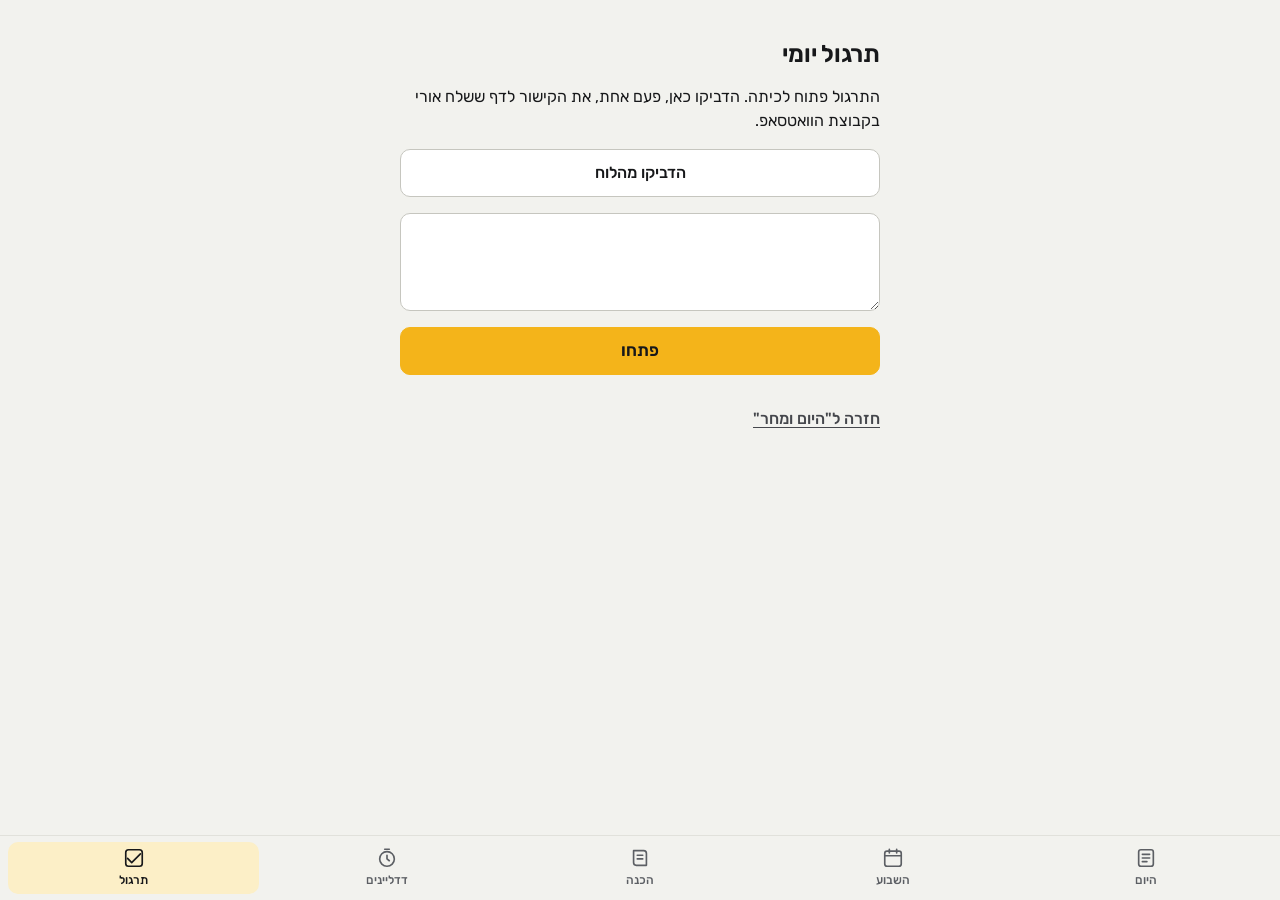
==== practice.html @ a8758845 "auto: schedule/deadlines" ====
<!doctype html>
<html lang="he" dir="rtl">
<head>
<meta charset="utf-8">
<meta name="viewport" content="width=device-width, initial-scale=1, viewport-fit=cover">
<title>תרגול יומי - צופן</title>
<link rel="manifest" href="manifest.webmanifest">
<link rel="apple-touch-icon" href="icon4-180.png">
<meta name="theme-color" content="#101113">
<meta name="apple-mobile-web-app-capable" content="yes">
<meta name="mobile-web-app-capable" content="yes">
<meta name="apple-mobile-web-app-title" content="היום ומחר">
<meta name="robots" content="noindex">
<script>if (/[?&]embed=1/.test(location.search)) document.documentElement.classList.add("embed");</script>
<style>@font-face{font-family:"Rubik";font-style:normal;font-weight:400 700;font-display:swap;src:url([data-uri]) format("woff2")}</style>
<style>
/* Daily 5 practice page. Concept: a marked-up answer sheet. Ink on paper, hairlines, one saffron mark for
   "your next step". Tokens are the Tzofen system in DESIGN.md. Sage = right, vermilion-soft = missed. */
:root{
  --paper:#f2f2ee; --surface:#fff; --surface2:#f7f7f4; --line:#e1e1db; --line2:#c6c6bf;
  --ink:#17181a; --ink2:#45474c; --ink3:#5c5f64;
  --mark:#f4b41a; --mark-hover:#e6a710; --on-mark:#17181a; --mark-soft:#fcefc7; --mark-ink:#7a4d00;
  --hot:#b8261a; --hot-soft:#fdecea; --free:#3c6635; --free-soft:#e8f0e4;
  --bar:#5c5f64; --bar-dim:#e4e4de; --scrim:rgba(23,22,18,.28);
  --font:"Rubik",system-ui,-apple-system,"Segoe UI",Arial,sans-serif;
  --ease:cubic-bezier(.16,1,.3,1);
}
@media (prefers-color-scheme:dark){:root:not([data-theme="light"]){
  --paper:#101113; --surface:#1b1c1f; --surface2:#232428; --line:#2e3034; --line2:#46484d;
  --ink:#f0f0ec; --ink2:#c2c3be; --ink3:#a2a49f; --mark-hover:#ffc433; --mark-soft:#3a2e10; --mark-ink:#f6c64e;
  --hot:#ff8a7e; --hot-soft:#3a1a17; --free:#9cc791; --free-soft:#1d2a1b; --bar:#a2a49f; --bar-dim:#36383d; --scrim:rgba(0,0,0,.45);
  color-scheme:dark}}
:root[data-theme="dark"]{
  --paper:#101113; --surface:#1b1c1f; --surface2:#232428; --line:#2e3034; --line2:#46484d;
  --ink:#f0f0ec; --ink2:#c2c3be; --ink3:#a2a49f; --mark-hover:#ffc433; --mark-soft:#3a2e10; --mark-ink:#f6c64e;
  --hot:#ff8a7e; --hot-soft:#3a1a17; --free:#9cc791; --free-soft:#1d2a1b; --bar:#a2a49f; --bar-dim:#36383d; --scrim:rgba(0,0,0,.45);
  color-scheme:dark}
*{box-sizing:border-box}
html,body{min-height:100%}
body{background:var(--paper);color:var(--ink);font:400 16px/1.5 var(--font);margin:0;
  padding-block:8px 24px;padding-left:max(16px,env(safe-area-inset-left,0px));padding-right:max(16px,env(safe-area-inset-right,0px));
  -webkit-text-size-adjust:100%}
.app{max-width:480px;margin:0 auto;display:flex;flex-direction:column;gap:24px;min-width:0}
[hidden]{display:none!important}
::selection{background:var(--mark-soft);color:var(--ink)}
:focus-visible{outline:2px solid var(--ink);outline-offset:2px}
button{font:inherit;color:inherit;cursor:pointer}
.num{font-variant-numeric:tabular-nums}
h1,h2,h3,p{margin:0}
h1{font-size:1.5rem;font-weight:600;line-height:1.2;letter-spacing:-.01em}
h2{font-size:1.25rem;font-weight:600;line-height:1.25;text-wrap:balance}
.meta{font-size:.875rem;color:var(--ink3);line-height:1.35}
.label{font-size:.8125rem;font-weight:500;color:var(--ink3)}
.proto{display:inline-block;font-size:.75rem;font-weight:600;color:var(--mark-ink);background:var(--mark-soft);border-radius:6px;padding:2px 8px}

/* buttons: 44px+, 10px radius, saffron only for the one next step */
.btn{min-height:48px;border-radius:10px;border:1px solid var(--line2);background:var(--surface);font-weight:500;padding:0 18px;
  transition:transform .12s var(--ease),background-color .12s}
.btn:active{transform:scale(.98)}
.btn:hover{background:var(--surface2)}
.btn.primary{background:var(--mark);border-color:var(--mark);color:var(--on-mark);font-weight:600;font-size:1.0625rem}
.btn.primary:hover{background:var(--mark-hover)}
.btn[disabled]{opacity:.55;cursor:default}
.btn.wide{width:100%}
.link{background:none;border:0;padding:6px 2px;min-height:44px;color:var(--ink2);text-decoration:underline;text-underline-offset:3px;font-size:.875rem}

/* home */
.top{display:flex;align-items:baseline;justify-content:space-between;gap:12px;padding-top:12px}
.week{background:var(--surface);border:1px solid var(--line);border-radius:14px;padding:16px;display:flex;flex-direction:column;gap:14px;
  box-shadow:0 1px 2px rgba(23,22,18,.05),0 8px 22px -16px rgba(23,22,18,.25)}
.streak{display:flex;align-items:baseline;gap:8px}
.streak b{font-size:2rem;font-weight:600;line-height:1;font-variant-numeric:tabular-nums}
.days{display:grid;grid-template-columns:repeat(7,1fr);gap:6px}
.day{display:flex;flex-direction:column;align-items:center;gap:4px;padding:8px 0;border-radius:10px;border:1px solid var(--line);
  font-size:.75rem;font-weight:600;color:var(--ink3);min-width:0}
.day span.d{font-size:1rem;color:var(--ink);font-variant-numeric:tabular-nums}
.day svg{width:14px;height:14px;display:block}
.day.done{background:var(--mark);border-color:var(--mark);color:var(--on-mark)}
.day.done span.d{color:var(--on-mark)}
.day.today{border:2px solid var(--ink)}
.day.rest{background:repeating-linear-gradient(135deg,transparent 0 4px,var(--line) 4px 6px)}
.day .ph{width:14px;height:14px}
.pulse{display:flex;align-items:center;gap:8px;flex-wrap:wrap}
section.block{display:flex;flex-direction:column;gap:12px}
.cipher{display:flex;flex-wrap:wrap;gap:6px 8px;background:var(--surface);border:1px solid var(--line);border-radius:14px;padding:14px 16px;font-size:1.0625rem;font-weight:500;line-height:1.7}
.cipher .w.hid{display:inline-block;height:.8em;border-radius:3px;background:var(--bar-dim);vertical-align:middle;transition:background-color .3s}
.cipher .w.new{background:var(--mark-soft);border-radius:4px;padding:0 4px;color:var(--ink)}
.ready{display:flex;flex-direction:column;background:var(--surface);border:1px solid var(--line);border-radius:14px}
.ready .row{padding:12px 16px;display:grid;grid-template-columns:1fr auto;gap:4px 12px;align-items:center}
.ready .row+.row{border-top:1px solid var(--line)}
.ready .nm{font-weight:500}
.track{grid-column:1/-1;height:6px;border-radius:3px;background:var(--bar-dim);overflow:hidden}
.track i{display:block;height:100%;background:var(--bar);border-radius:3px;transition:width .5s var(--ease)}
.foot{border-top:1px solid var(--line);padding-top:16px;display:flex;flex-direction:column;gap:6px}
.foot .ctl{display:flex;flex-wrap:wrap;gap:4px 16px}

/* session */
.sess{display:flex;flex-direction:column;gap:20px;min-height:calc(100vh - 48px)}
.bar{display:flex;align-items:center;gap:12px;padding-top:8px}
.x{width:44px;height:44px;border-radius:10px;border:0;background:none;display:grid;place-items:center;color:var(--ink2)}
.segs{flex:1;display:grid;grid-template-columns:repeat(5,1fr);gap:4px;position:relative}
.segs i{height:6px;border-radius:3px;background:var(--bar-dim);transition:background-color .25s .2s}
.segs i.on{background:var(--mark)}
.segs b{position:absolute;top:0;height:6px;border-radius:3px;background:var(--ink3);
  transition:left .36s cubic-bezier(.215,.61,.355,1),right .55s cubic-bezier(.645,.045,.355,1)}
.enter{animation:rise .3s var(--ease)}
.combo{display:flex;gap:3px;align-items:center;width:64px;white-space:nowrap;justify-content:flex-end;font-size:.8125rem;font-weight:600;color:var(--ink3)}
.combo.hot{color:var(--mark-ink)}
.card{display:flex;flex-direction:column;gap:20px;animation:rise .28s var(--ease)}
@keyframes rise{from{opacity:0;transform:translateY(10px)}to{opacity:1;transform:none}}
.q{font-size:1.375rem;font-weight:600;line-height:1.35;text-wrap:balance}
.claim{font-size:1.0625rem;line-height:1.55;background:var(--surface);border:1px solid var(--line);border-radius:14px;padding:14px 16px}
.src{font-size:.8125rem;color:var(--ink3)}
.opts{display:flex;flex-direction:column;gap:10px}
.opt{text-align:start;min-height:52px;padding:12px 14px;border-radius:10px;border:1px solid var(--line2);background:var(--surface);
  font-size:1rem;line-height:1.45;display:flex;gap:10px;align-items:flex-start;justify-content:space-between;
  transition:background-color .15s,border-color .15s,transform .12s var(--ease)}
.opt:active{transform:scale(.99)}
.opt .t{flex:1;min-width:0}
.opt svg{width:20px;height:20px;flex:none;margin-top:2px;opacity:0}
.opt.ok{background:var(--free-soft);border-color:var(--free)}
.opt.ok svg{opacity:1;color:var(--free)}
.opt.bad{background:var(--hot-soft);border-color:var(--hot)}
.opt.bad svg{opacity:1;color:var(--hot)}
.opt.dim{opacity:.55}
.tag{align-self:flex-start;font-size:.75rem;font-weight:500;color:var(--ink3);border:1px solid var(--line2);border-radius:6px;padding:1px 8px;line-height:1.5}
.tbl{margin:0;padding:12px;background:var(--surface);border:1px solid var(--line);border-radius:14px;font:400 .75rem/1.5 ui-monospace,Menlo,Consolas,monospace;color:var(--ink);overflow-x:auto;white-space:pre;text-align:left;-webkit-overflow-scrolling:touch}
.opts.tf{flex-direction:row}
.opts.tf .opt{flex:1;justify-content:center;font-weight:600;font-size:1.0625rem}
.reveal{background:var(--surface);border:1px solid var(--line);border-radius:14px;padding:14px 16px;font-size:1.0625rem;line-height:1.55;animation:rise .25s var(--ease)}
.why{background:var(--surface);border:1px solid var(--line);border-radius:14px;padding:16px;display:flex;flex-direction:column;gap:12px;animation:rise .28s var(--ease)}
.why .hd{display:flex;align-items:center;gap:8px;font-weight:600}
.why .hd.ok{color:var(--free)} .why .hd.bad{color:var(--hot)}
.why dt{font-size:.8125rem;font-weight:500;color:var(--ink3)}
.why dd{margin:2px 0 0;line-height:1.5}
.why dl{margin:0;display:flex;flex-direction:column;gap:10px}
.rate{display:grid;grid-template-columns:repeat(3,1fr);gap:8px}
.dock{position:sticky;bottom:0;margin-top:auto;padding:12px 0 max(12px,env(safe-area-inset-bottom,0px));background:var(--paper);display:flex;flex-direction:column;gap:8px}
.endn{display:flex;flex-direction:column;gap:20px;animation:rise .35s var(--ease);padding-top:24px}
.endn .big{font-size:2rem;font-weight:600;line-height:1.2}
.weak{background:var(--surface);border:1px solid var(--line);border-radius:14px;padding:14px 16px}
.weak li{margin:4px 0}
.weak ul{margin:6px 0 0;padding-inline-start:20px}
.ready button.row{width:100%;text-align:start;background:none;border:0;color:inherit;font:inherit;cursor:pointer;border-radius:0}
.ready button.row:hover{background:var(--surface2)}
.ready button.row:first-child{border-radius:14px 14px 0 0}
.ready button.row:last-child{border-radius:0 0 14px 14px}
.ready .chv{justify-self:end;display:flex}
.ready .chev{width:18px;height:18px;color:var(--ink3)}
.hintbox{background:var(--mark-soft);color:var(--ink);border-radius:10px;padding:10px 14px;font-size:1rem;animation:rise .25s var(--ease)}
.act{display:grid;grid-template-columns:1fr 2fr;gap:8px}
.more{display:flex;flex-direction:column;gap:10px}
.srcrow{display:flex;flex-direction:column;gap:6px;border-top:1px solid var(--line);padding-top:12px}
.srcrow dt{font-size:.8125rem;font-weight:500;color:var(--ink3)}
.srcrow dd{margin:0;line-height:1.45;font-size:.9375rem}
.srcbtn{align-self:flex-start;display:inline-flex;align-items:center;min-height:44px;padding:0 16px;border:1px solid var(--line2);border-radius:10px;background:var(--surface);color:var(--ink);font-weight:500;text-decoration:none}
.srcbtn:hover{background:var(--surface2)}
.say{display:flex;align-items:flex-end;gap:12px}
.say .key{flex:none;display:block;line-height:0}
.say .key svg{display:block}
.hop{animation:hop .4s var(--ease)}
@keyframes hop{0%{transform:translateY(0)}35%{transform:translateY(-9px)}100%{transform:none}}
.bubble{position:relative;background:var(--surface);border:1px solid var(--line2);border-radius:12px;padding:10px 14px;font-weight:500;line-height:1.4;min-width:0}
.bubble::after{content:"";position:absolute;inset-inline-start:-6px;bottom:14px;width:10px;height:10px;background:var(--surface);
  border:solid var(--line2);border-width:1px 1px 0 0;transform:rotate(45deg)}
.why .say{padding-bottom:4px}
.slots{display:flex;flex-direction:column;gap:10px}
.slot{display:flex;flex-direction:column;gap:8px;border:1px solid var(--line2);border-radius:10px;padding:10px 12px;background:var(--surface);transition:border-color .15s,background-color .15s}
.slot .def{min-width:0;font-size:.9375rem;line-height:1.4}
.slot .drop{min-height:48px;border-radius:8px;border:1px dashed var(--line2);background:var(--surface2);display:flex;align-items:center;justify-content:center}
.slot .drop .chip{width:100%}
.slot.over{border-color:var(--mark);background:var(--mark-soft)}
.slot.ok{border:1px solid var(--free);background:var(--free-soft)}
.slot.bad{border-color:var(--hot);background:var(--hot-soft)}
.chips{display:flex;flex-wrap:wrap;gap:10px}
.chip{touch-action:none;user-select:none;-webkit-user-select:none;min-height:48px;padding:0 16px;border-radius:10px;border:1px solid var(--line2);background:var(--surface);font-weight:600;font-size:1rem;cursor:grab;position:relative}
.chip:not(.drag){transition:transform .22s var(--ease),background-color .15s}
.chip.drag{z-index:6;cursor:grabbing;box-shadow:0 10px 24px -8px rgba(0,0,0,.45);background:var(--surface2)}
.chip.sel{outline:2px solid var(--ink);outline-offset:2px}
.chip.ok{background:var(--free-soft);border-color:var(--free);cursor:default;min-height:40px}
.chip.bad{animation:shake .38s}
@keyframes shake{0%,100%{transform:none}25%{transform:translateX(-6px)}75%{transform:translateX(6px)}}
@media (prefers-reduced-motion:reduce){*{animation:none!important;transition:none!important}}
.gate{display:flex;flex-direction:column;gap:16px;padding:32px 0}
.gate textarea,.gate input{font:inherit;color:var(--ink);background:var(--surface);border:1px solid var(--line2);border-radius:10px;padding:12px;min-height:48px;width:100%;direction:ltr;text-align:left}
.gate .err{color:var(--hot)}
.cel{display:flex;flex-direction:column;align-items:center;gap:12px;padding:8px 0}
.cel-stage{position:relative;display:flex;align-items:flex-end;justify-content:center;gap:14px;min-height:130px;width:100%}
.cel-key svg,.cel-thumb svg{display:block}
.cel-key{animation:hop .5s var(--ease) 3}
.cel-thumb{transform-origin:50% 100%;animation:thumb .7s cubic-bezier(.2,1.4,.4,1) .3s both}
@keyframes thumb{from{transform:scale(0) rotate(-25deg);opacity:0}to{transform:none;opacity:1}}
.conf{position:absolute;left:50%;top:45%;width:7px;height:7px;background:var(--c);animation:burst 1.15s cubic-bezier(.15,.7,.3,1) var(--d) both;pointer-events:none}
@keyframes burst{from{transform:translate(0,0) rotate(0);opacity:1}75%{opacity:1}to{transform:translate(var(--x),var(--y)) rotate(var(--r));opacity:0}}
.cel-text{font-weight:600;margin:0;text-align:center}
@media (prefers-reduced-motion:reduce){.conf{display:none}}
body{padding-bottom:calc(env(safe-area-inset-bottom) + 84px)}
.d5nav{position:fixed;left:0;right:0;inset-inline:0;bottom:0;z-index:30;display:grid;grid-template-columns:repeat(5,1fr);gap:2px;padding:6px 8px calc(env(safe-area-inset-bottom) + 6px);background:var(--paper);border-top:1px solid var(--line)}
.d5nav[hidden]{display:none}
.d5nav a{display:flex;flex-direction:column;align-items:center;justify-content:center;gap:2px;min-height:52px;color:var(--ink3);text-decoration:none;font-size:.75rem;font-weight:500;border-radius:10px}
.d5nav a[aria-current=page]{color:var(--ink);background:var(--mark-soft)}
.d5nav a:focus-visible{outline:3px solid var(--ink);outline-offset:-3px}
.d5nav svg{width:22px;height:22px;fill:none;stroke:currentColor;stroke-width:1.8;stroke-linecap:round;stroke-linejoin:round}
.embed .d5nav,.embed .backlink{display:none!important}
.embed body{padding-bottom:20px}
.seg{display:flex;gap:6px;flex-wrap:wrap}
.seg button{font:inherit;min-height:44px;padding:0 14px;border:1px solid var(--line2);border-radius:999px;background:var(--surface);color:var(--ink2);cursor:pointer}
.seg button[aria-pressed=true]{background:var(--ink);color:var(--paper);border-color:var(--ink)}
.seg button:focus-visible{outline:3px solid var(--ink);outline-offset:2px}
.backlink{font-weight:500;color:var(--ink2);text-decoration:underline;text-underline-offset:3px}
</style>
</head>
<body>
<div class="app" dir="rtl" lang="he">

<main id="gate" class="gate" hidden>
  <h1>תרגול יומי</h1>
  <p id="gate-msg">התרגול פתוח לכיתה. הדביקו כאן, פעם אחת, את הקישור לדף ששלח אורי בקבוצת הוואטסאפ.</p>
  <button class="btn wide" id="gate-paste" type="button">הדביקו מהלוח</button>
  <textarea id="gate-in" rows="3" aria-label="קישור או קוד אישי" spellcheck="false" autocapitalize="off" autocomplete="off"></textarea>
  <button class="btn primary wide" id="gate-go" type="button">פתחו</button>
  <p class="err" id="gate-err" role="status"></p>
  <a class="backlink" href="./">חזרה ל"היום ומחר"</a>
</main>

<main id="home" class="app" style="gap:24px" hidden>
  <header class="top">
    <div style="display:flex;flex-direction:column;gap:4px">
      <h1>Daily 5</h1>
      <p class="meta" id="date"></p>
    </div>
    <a class="backlink" href="./">היום ומחר</a>
  </header>

  <div id="say-home"></div>

  <section class="week" aria-label="השבוע שלכם">
    <div class="streak"><b id="streak" class="num">0</b><span id="streak-label">ימים ברצף</span></div>
    <div class="days" id="days" role="list"></div>
    <p class="meta">יום מנוחה אחד בשבוע לא שובר את הרצף.</p>
  </section>

  <div style="display:flex;flex-direction:column;gap:8px">
    <button class="btn primary wide" id="start">תתחילו</button>
    <p class="meta" id="startnote">5 כרטיסים, בערך 3 דקות.</p>
  </div>

  <section class="block">
    <h2>השורה הסודית של השבוע</h2>
    <div class="cipher" id="cipher" aria-live="polite"></div>
    <p class="meta" id="ciphernote"></p>
  </section>

  <section class="block" id="more">
    <h2>ללמוד עוד</h2>
    <div class="seg" role="group" aria-label="סוג השאלות">
      <button type="button" data-mode="all" aria-pressed="true">הכל</button>
      <button type="button" data-mode="exam" aria-pressed="false">שאלות בחינה</button>
      <button type="button" data-mode="concepts" aria-pressed="false">מושגים</button>
    </div>
    <button class="btn wide" id="more-go" type="button">עוד חמש שאלות</button>
    <p class="meta" id="morenote"></p>
  </section>

  <section class="block">
    <h2>מוכנות לפי התרגול</h2>
    <div class="ready" id="ready"></div>
    <p class="meta">אפשר ללחוץ על קורס כדי לתרגל רק אותו, לפי הסוג שבחרתם למעלה. זה לא משפיע על הרצף. ההתקדמות היא בתרגול ולא הערכה של הציון.</p>
  </section>

  <section class="block" id="remind" data-d5n="section" hidden></section>

  <footer class="foot">
    <p class="meta">הרצף והכרטיסים נשמרים רק במכשיר הזה.</p>
    <div class="ctl">
      <button class="link" id="hints">רמזים: פועלים</button>
      <button class="link" id="snd">צליל: כבוי</button>
      <button class="link" id="reset">איפוס</button>
    </div>
  </footer>
</main>

<main id="session" class="sess" hidden>
  <div class="bar">
    <button class="x" id="quit" aria-label="יציאה מהסבב">
      <svg width="22" height="22" viewBox="0 0 24 24" fill="none" stroke="currentColor" stroke-width="2" stroke-linecap="round" aria-hidden="true"><path d="M6 6l12 12M18 6L6 18"/></svg>
    </button>
    <div class="segs" id="segs" role="progressbar" aria-label="התקדמות" aria-valuemin="0" aria-valuemax="5"></div>
    <div class="combo" id="combo" aria-live="polite"></div>
  </div>
  <div id="stage" aria-live="polite"></div>
  <div class="dock" id="dock"></div>
</main>

<main id="done" class="endn" hidden>
  <div>
    <p class="meta" id="e-sub">סיימתם להיום</p>
    <p class="big" id="e-big"></p>
  </div>
  <div id="e-say"></div>
  <p class="num" id="e-line"></p>
  <div class="weak" id="e-weak" hidden></div>
  <div id="e-cipherwrap">
    <p class="label">השורה הסודית</p>
    <div class="cipher" id="e-cipher" style="margin-top:6px"></div>
  </div>
  <button class="btn primary wide" id="e-more" type="button">עוד חמש שאלות</button>
  <button class="btn wide" id="e-close">חזרה למסך הראשי</button>
</main>

</div>

<nav class="d5nav" id="d5nav" aria-label="תפריט ראשי">
  <a href="./?t=today"><svg viewBox="0 0 24 24" aria-hidden="true"><rect x="4" y="3" width="16" height="18" rx="2.5"/><path d="M8 8h8M8 12h8M8 16h5"/></svg>היום</a>
  <a href="./?t=week"><svg viewBox="0 0 24 24" aria-hidden="true"><rect x="3" y="4.5" width="18" height="16.5" rx="2.5"/><path d="M3 9.5h18M8 2.5v4M16 2.5v4"/></svg>השבוע</a>
  <a href="./?t=prep"><svg viewBox="0 0 24 24" aria-hidden="true"><path d="M5 4h11a3 3 0 0 1 3 3v13H8a3 3 0 0 1-3-3z"/><path d="M9 9h6M9 13h6"/></svg>הכנה</a>
  <a href="./?t=dl"><svg viewBox="0 0 24 24" aria-hidden="true"><circle cx="12" cy="13" r="8"/><path d="M12 9v4l2.5 2M9.5 2.5h5"/></svg>דדליינים</a>
  <a href="practice.html" aria-current="page"><svg viewBox="0 0 24 24" aria-hidden="true"><path d="M5 12.5l4.5 4.5L19 7.5"/><rect x="3" y="3" width="18" height="18" rx="3"/></svg>תרגול</a>
</nav>

<script>
/* Daily 5 notify: reminders card, settings panel, calendar buttons and the "done today" ping.
   Used by the home page (kit/template.html) and the practice page. Vanilla JS, no libraries.
   The three placeholders below (form address, form field ids, VAPID public key) are public values filled in by
   kit/daily5/notify_js.py.
   Elements: any [data-d5n="card"|"section"] element is mounted on load. "card" is the dismissible question on the
   home page (it also adds a footer button that opens the same panel as a dialog). "section" is the always-visible
   settings block on the practice page.
   Row id sent to the Form: <slot>.<device> for people who unlocked practice, g.<device> for everyone else.
   Subscription row: id, sub = PushSubscription JSON + prefs {"t":[types],"h":hour}, hour. An empty "t" means off.
   Done row: id, sub "" and hour "done:YYYY-MM-DD" (local date). */
(function () {
  "use strict";
  var G = typeof window !== "undefined" ? window : {};
  if (G.D5Notify) return;

  var FORM_URL = "https://docs.google.com/forms/d/e/1FAIpQLSdx6YR36K56lZRU0dQ-28bUFb7XwZ_qok4PD-xdkXvPrfnY_A/formResponse";
  var FORM_FIELDS = {"id": "entry.1596408415", "sub": "entry.691292505", "hour": "entry.1565611198"};
  var VAPID_PUBLIC = "BJYIG31aSFaCLjsKoyf--dY0Ge0OQTeRcqwmn7S6y4Khx8ubKuNDjyKuid3OCKSrhyv7LpS3sUIESQhkZMY0hYw";
  var K = { key: "daily5-k", dev: "daily5-dev", hour: "daily5-hour", snooze: "d5n-snooze", prefs: "d5n-prefs", done: "d5n-done" };
  var SNOOZE_MS = 7 * 864e5;
  var TYPES = [["practice", "תרגול יומי (אם עוד לא סיימתם)"], ["deadline", "מטלות ומועדי הגשה"], ["class", "שיעורים למחרת"]];
  var TZ = "Asia/Jerusalem";
  var TITLE = "תרגול יומי - 5 דקות";

  /* ---------- small helpers ---------- */
  function store(k, v) { try { if (v === undefined) return localStorage.getItem(k); localStorage.setItem(k, v); } catch (e) { return null; } }
  function pad(n) { return (n < 10 ? "0" : "") + n; }
  function ymd(d) { return d.getFullYear() + "-" + pad(d.getMonth() + 1) + "-" + pad(d.getDate()); }
  function hh(h) { return pad(h) + ":00"; }
  function hex(buf) { return Array.prototype.map.call(new Uint8Array(buf), function (b) { return pad2(b); }).join(""); }
  function pad2(b) { return (b < 16 ? "0" : "") + b.toString(16); }
  function ub64(s) {
    s = s.replace(/-/g, "+").replace(/_/g, "/"); while (s.length % 4) s += "=";
    var r = atob(s), o = new Uint8Array(r.length); for (var i = 0; i < r.length; i++) o[i] = r.charCodeAt(i); return o;
  }
  /* Reminders are off for everyone until a banner has landed from the live app and the sender runs by itself.
     Ori switches them on for his own device by opening practice with his personal link (daily5-rem = 1);
     flip REM_PUBLIC to true to switch them on for the whole class. */
  var REM_PUBLIC = false;
  function enabled() { return REM_PUBLIC || store("daily5-rem") === "1"; }
  function formReady() { return FORM_URL.indexOf("https://") === 0 && FORM_FIELDS && FORM_FIELDS.id; }
  function unlocked() { return /^[A-Za-z0-9_-]{43}$/.test(store(K.key) || ""); }
  function deviceId() {
    var d = store(K.dev);
    if (!d) { d = hex(crypto.getRandomValues(new Uint8Array(4))); store(K.dev, d); }
    return d;
  }
  function rowId() {
    var dev = deviceId(), tok = store(K.key) || "";
    if (!/^[A-Za-z0-9_-]{43}$/.test(tok)) return Promise.resolve("g." + dev);
    var pre = new TextEncoder().encode("daily5-slot"), key = ub64(tok), all = new Uint8Array(pre.length + key.length);
    all.set(pre); all.set(key, pre.length);
    return crypto.subtle.digest("SHA-256", all).then(function (d) { return hex(d).slice(0, 16) + "." + dev; })
      .catch(function () { return "g." + dev; });
  }
  function post(id, sub, hour) {
    var b = new URLSearchParams();
    b.set(FORM_FIELDS.id, id); b.set(FORM_FIELDS.sub, sub); b.set(FORM_FIELDS.hour, hour);
    /* a Google Form answers a cross-site post with an opaque reply, so success cannot be read back here */
    return fetch(FORM_URL, { method: "POST", mode: "no-cors", body: b });
  }
  function readPrefs() {
    try {
      var p = JSON.parse(store(K.prefs) || "null");
      if (p && Array.isArray(p.t) && p.h >= 7 && p.h <= 22) return p;
    } catch (e) {}
    return null;
  }
  function savedHour() { var p = readPrefs(), h = +(p ? p.h : store(K.hour)); return h >= 7 && h <= 22 ? h : 20; }

  /* ---------- calendar: Google link and .ics ---------- */
  function practiceUrl() {
    var base = (typeof location !== "undefined" ? location.href : "https://example.invalid/tzofen/").split("#")[0].split("?")[0];
    return base.replace(/[^\/]*$/, "") + "practice.html";   /* never carries the personal key */
  }
  /* first occurrence: today when the hour is still ahead, else tomorrow (device clock, assumed to be Israel time) */
  function firstDay(hour, now) {
    var d = new Date(now.getFullYear(), now.getMonth(), now.getDate());
    if (now.getHours() >= hour) d.setDate(d.getDate() + 1);
    return d;
  }
  function stamp(d, h, m) { return d.getFullYear() + pad(d.getMonth() + 1) + pad(d.getDate()) + "T" + pad(h) + pad(m) + "00"; }
  function googleUrl(hour, now) {
    var d = firstDay(hour, now || new Date());
    /* dates without Z plus ctz = wall-clock time in that zone; recur is read by Google's editor (no official doc; checked 27.10.2026) */
    return "https://calendar.google.com/calendar/render?action=TEMPLATE&text=" + encodeURIComponent(TITLE) +
      "&dates=" + stamp(d, hour, 0) + "/" + stamp(d, hour, 5) + "&ctz=" + TZ +
      "&details=" + encodeURIComponent("חמישה כרטיסים, שלוש דקות.\n" + practiceUrl()) + "&recur=RRULE:FREQ=DAILY";
  }
  function esc(s) { return String(s).replace(/\\/g, "\\\\").replace(/;/g, "\\;").replace(/,/g, "\\,").replace(/\r?\n/g, "\\n"); }
  function fold(line) {   /* RFC 5545: 75 octets per line, never inside a multi-byte character */
    var out = [], cur = "", n = 0, max = 75, chars = Array.from(line), i, c, b;
    for (i = 0; i < chars.length; i++) {
      c = chars[i].codePointAt(0); b = c < 0x80 ? 1 : c < 0x800 ? 2 : c < 0x10000 ? 3 : 4;
      if (n + b > max) { out.push(cur); cur = " "; n = 1; max = 75; }
      cur += chars[i]; n += b;
    }
    out.push(cur);
    return out.join("\r\n");
  }
  function icsText(hour, now) {
    now = now || new Date();
    var d = firstDay(hour, now), u = now.toISOString().replace(/[-:]/g, "").replace(/\.\d+Z$/, "Z");
    var lines = [
      "BEGIN:VCALENDAR", "VERSION:2.0", "PRODID:-//Tzofen//Daily 5//HE", "CALSCALE:GREGORIAN", "METHOD:PUBLISH",
      "BEGIN:VTIMEZONE", "TZID:" + TZ,
      "BEGIN:DAYLIGHT", "TZOFFSETFROM:+0200", "TZOFFSETTO:+0300", "TZNAME:IDT", "DTSTART:20130329T020000",
      "RRULE:FREQ=YEARLY;BYMONTH=3;BYDAY=FR;BYMONTHDAY=23,24,25,26,27,28,29", "END:DAYLIGHT",
      "BEGIN:STANDARD", "TZOFFSETFROM:+0300", "TZOFFSETTO:+0200", "TZNAME:IST", "DTSTART:20131027T020000",
      "RRULE:FREQ=YEARLY;BYMONTH=10;BYDAY=-1SU", "END:STANDARD",
      "END:VTIMEZONE",
      "BEGIN:VEVENT", "UID:daily5-practice@tzofen", "DTSTAMP:" + u, "SEQUENCE:" + Math.floor(now.getTime() / 60000),
      "DTSTART;TZID=" + TZ + ":" + stamp(d, hour, 0), "DTEND;TZID=" + TZ + ":" + stamp(d, hour, 5),
      "RRULE:FREQ=DAILY", "SUMMARY:" + esc(TITLE), "DESCRIPTION:" + esc("חמישה כרטיסים, שלוש דקות.\n" + practiceUrl()),
      "URL:" + practiceUrl(), "TRANSP:TRANSPARENT",
      "BEGIN:VALARM", "ACTION:DISPLAY", "DESCRIPTION:" + esc(TITLE), "TRIGGER:PT0M", "END:VALARM",
      "END:VEVENT", "END:VCALENDAR"
    ];
    return lines.map(fold).join("\r\n") + "\r\n";
  }
  function downloadIcs(hour) {
    var blob = new Blob([icsText(hour)], { type: "text/calendar;charset=utf-8" });
    var url = URL.createObjectURL(blob), a = document.createElement("a");
    a.href = url; a.download = "daily5.ics"; a.rel = "noopener"; document.body.appendChild(a); a.click();
    setTimeout(function () { a.remove(); URL.revokeObjectURL(url); }, 4000);
  }

  /* ---------- environment and state ---------- */
  function isIos() {
    var ua = navigator.userAgent || "";
    return /iPad|iPhone|iPod/.test(ua) || (navigator.platform === "MacIntel" && navigator.maxTouchPoints > 1);
  }
  function standalone() { return navigator.standalone === true || (window.matchMedia && matchMedia("(display-mode: standalone)").matches); }
  function canPush() { return "serviceWorker" in navigator && "PushManager" in window && "Notification" in window; }
  /* unsupported | install (iPhone, not opened from the Home Screen) | denied | on (has saved prefs) | setup */
  function state() {
    if (!enabled()) return "off";
    if (!formReady()) return "unsupported";
    if (!canPush()) return isIos() && !standalone() ? "install" : "unsupported";
    if (Notification.permission === "denied") return "denied";
    if (Notification.permission === "granted" && readPrefs()) return "on";
    return "setup";
  }
  function snoozed() { return +(store(K.snooze) || 0) > Date.now(); }

  /* ---------- subscribe ---------- */
  function withTimeout(p, ms) {
    return Promise.race([p, new Promise(function (_, rej) { setTimeout(function () { rej(new Error("timeout")); }, ms); })]);
  }
  function getSub() {
    return withTimeout(navigator.serviceWorker.register("sw.js").catch(function () {}).then(function () { return navigator.serviceWorker.ready; }), 8000)
      .then(function (reg) {
        return reg.pushManager.getSubscription().then(function (s) {
          return s || reg.pushManager.subscribe({ userVisibleOnly: true, applicationServerKey: ub64(VAPID_PUBLIC) });
        });
      });
  }
  /* must be called straight from the tap: requestPermission is the first thing that runs */
  function enable(hour, types) {
    var ask = Notification.permission === "default" ? Notification.requestPermission() : Promise.resolve(Notification.permission);
    return Promise.resolve(ask).then(function (p) {
      if (p !== "granted") throw new Error("perm");
      return getSub();
    }).then(function (sub) {
      var j = sub.toJSON(); j.prefs = { t: types, h: hour };
      return rowId().then(function (id) { return post(id, JSON.stringify(j), String(hour)); });
    }).then(function () {
      store(K.hour, String(hour)); store(K.prefs, JSON.stringify({ t: types, h: hour, ts: Date.now() }));
    });
  }
  function disable() {
    var p = readPrefs(), hour = p ? p.h : savedHour();
    return withTimeout(navigator.serviceWorker.ready, 8000).then(function (reg) { return reg.pushManager.getSubscription(); }).then(function (sub) {
      if (sub) {
        var j = sub.toJSON(); j.prefs = { t: [], h: hour };
        return rowId().then(function (id) { return post(id, JSON.stringify(j), String(hour)); });
      }
    }).then(function () { store(K.prefs, JSON.stringify({ t: [], h: hour, ts: Date.now() })); });
  }
  /* finished a counted practice session: tell the sender not to remind today */
  function done() {
    try {
      var p = readPrefs(), d = ymd(new Date());
      if (!formReady() || !p || p.t.indexOf("practice") < 0 || store(K.done) === d) return Promise.resolve();
      return rowId().then(function (id) { return post(id, "", "done:" + d); }).then(function () { store(K.done, d); }).catch(function () {});
    } catch (e) { return Promise.resolve(); }
  }

  /* ---------- view ---------- */
  var mounted = [], uid = 0;
  function el(tag, cls, text) { var e = document.createElement(tag); if (cls) e.className = cls; if (text != null) e.textContent = text; return e; }
  function btn(text, cls, fn) { var b = el("button", "d5n-b" + (cls ? " " + cls : ""), text); b.type = "button"; b.addEventListener("click", fn); return b; }

  var CSS = [
    ".d5n{--n-ink:var(--ink,#17181a);--n-ink2:var(--ink-2,var(--ink2,#45474c));--n-ink3:var(--ink-3,var(--ink3,#5c5f64));",
    "--n-surface:var(--surface,#fff);--n-surface2:var(--surface-2,var(--surface2,#f7f7f4));--n-line:var(--line,#e1e1db);--n-line2:var(--line-2,var(--line2,#c6c6bf));",
    "--n-mark:var(--mark,#f4b41a);--n-markh:var(--mark-hover,#e6a710);--n-onmark:var(--on-mark,#17181a);--n-free:var(--free,#3c6635);--n-hot:var(--hot,#b8261a);",
    "color:var(--n-ink);font-family:inherit;min-width:0}",
    ".d5n[hidden]{display:none!important}.d5n[data-d5n]{grid-column:1/-1}",
    ".d5n-card{display:flex;flex-direction:column;gap:12px;background:var(--n-surface);border:1px solid var(--n-line);border-radius:14px;padding:16px;box-shadow:0 1px 2px rgba(23,22,18,.05),0 8px 22px -16px rgba(23,22,18,.25)}",
    ".d5n-panel{display:flex;flex-direction:column;gap:12px}",
    ".d5n-t{margin:0;font-size:1.0625rem;font-weight:600;line-height:1.3}",
    ".d5n-p{margin:0;font-size:.9375rem;line-height:1.5;color:var(--n-ink2)}",
    ".d5n-row{display:flex;flex-wrap:wrap;gap:8px}",
    ".d5n-b{min-height:44px;padding:0 16px;border-radius:10px;border:1px solid var(--n-line2);background:var(--n-surface);color:var(--n-ink);font-family:inherit;font-size:.9375rem;font-weight:500;line-height:1.2;cursor:pointer;text-decoration:none;display:inline-flex;align-items:center;justify-content:center;text-align:center;transition:transform .12s,background-color .12s}",
    ".d5n-b:hover{background:var(--n-surface2)}.d5n-b:active{transform:scale(.98)}",
    ".d5n-b.pri{background:var(--n-mark);border-color:var(--n-mark);color:var(--n-onmark)}.d5n-b.pri:hover{background:var(--n-markh)}",
    ".d5n-b[disabled]{opacity:.55;cursor:default}",
    ".d5n-link{background:none;border:0;padding:0 2px;min-height:44px;color:var(--n-ink2);text-decoration:underline;text-underline-offset:3px;font:inherit;font-size:.875rem;cursor:pointer;align-self:flex-start}",
    ".d5n-lbl{font-size:.8125rem;font-weight:500;color:var(--n-ink3)}",
    ".d5n select{font:inherit;color:var(--n-ink);background:var(--n-surface);border:1px solid var(--n-line2);border-radius:10px;min-height:48px;padding:0 12px;width:100%}",
    ".d5n fieldset{margin:0;padding:0;border:0;display:flex;flex-direction:column;gap:6px;min-width:0}.d5n legend{padding:0;margin-bottom:6px}",
    ".d5n-chk-list{border:1px solid var(--n-line2);border-radius:10px;overflow:hidden;background:var(--n-surface)}",
    ".d5n-chk{display:flex;align-items:center;gap:12px;min-height:48px;padding:6px 14px;cursor:pointer;font-size:1rem}.d5n-chk+.d5n-chk{border-top:1px solid var(--n-line)}",
    ".d5n-chk input{width:22px;height:22px;flex:none;margin:0;accent-color:var(--n-ink)}",
    ".d5n-msg{margin:0;font-size:.875rem;line-height:1.4;min-height:1.4em;color:var(--n-ink2)}.d5n-msg:empty{display:none}.d5n-msg.ok{color:var(--n-free)}.d5n-msg.bad{color:var(--n-hot)}",
    ".d5n-cal{display:flex;flex-direction:column;gap:8px;border-top:1px solid var(--n-line);padding-top:12px}",
    ".d5n :focus-visible{outline:2px solid var(--n-ink);outline-offset:2px}",
    "dialog.d5n-dlg{border:0;padding:0;margin:auto 0 0;width:100%;max-width:100%;max-height:92vh;max-height:92dvh;overflow:auto;background:var(--n-surface,#fff);color:var(--n-ink,#17181a);border-radius:22px 22px 0 0;box-sizing:border-box}",
    "dialog.d5n-dlg::backdrop{background:rgba(23,22,18,.28)}",
    "@media (min-width:600px){dialog.d5n-dlg{margin:auto;width:440px;border-radius:22px}}",
    ".d5n-dh{display:flex;align-items:center;justify-content:space-between;gap:8px;padding:12px 16px 4px}.d5n-dh .d5n-t{font-size:1.25rem}",
    ".d5n-db{padding:8px 16px calc(20px + env(safe-area-inset-bottom,0px))}",
    ".d5n-x{width:44px;height:44px;border:0;background:none;color:var(--n-ink2);border-radius:10px;font-size:1.5rem;line-height:1;cursor:pointer}",
    "@media (prefers-reduced-motion:reduce){.d5n-b{transition:none}}"
  ].join("");

  function hourSelect(value, onChange) {
    var s = el("select"); s.id = "d5n-h" + (++uid);
    for (var h = 7; h <= 22; h++) { var o = el("option", "", hh(h)); o.value = h; s.appendChild(o); }
    s.value = String(value);
    if (onChange) s.addEventListener("change", onChange);
    return s;
  }

  function calendarBlock(getHour, ownSelect) {
    var wrap = el("div", "d5n-cal"), sel = null, g;
    wrap.appendChild(el("p", "d5n-lbl", "הוספה ליומן"));
    wrap.appendChild(el("p", "d5n-p", "אירוע יומי של 5 דקות, אפשר גם בלי התראות מהאפליקציה."));
    if (ownSelect) {
      var l = el("label", "d5n-lbl", "באיזו שעה?"); sel = hourSelect(savedHour(), upd); l.htmlFor = sel.id;
      wrap.appendChild(l); wrap.appendChild(sel); getHour = function () { return +sel.value; };
    }
    var row = el("div", "d5n-row");
    g = el("a", "d5n-b", "יומן גוגל"); g.target = "_blank"; g.rel = "noopener";
    row.appendChild(g);
    row.appendChild(btn("קובץ ליומן (אייפון ואחרים)", "", function () { downloadIcs(getHour()); }));
    wrap.appendChild(row);
    function upd() { g.href = googleUrl(getHour()); }
    upd();
    wrap._upd = upd;
    return wrap;
  }

  function formBlock(m, st) {
    var wrap = el("div", "d5n-panel"), p = readPrefs(), on = st === "on";
    var allowed = TYPES.filter(function (t) { return t[0] !== "practice" || unlocked(); });
    var chosen = p ? p.t : allowed.map(function (t) { return t[0]; });
    var msg = el("p", "d5n-msg"); msg.setAttribute("role", "status"); msg.setAttribute("aria-live", "polite");
    var cal = null;
    if (on) {
      wrap.appendChild(el("p", "d5n-p", p.t.length ? "התזכורות פועלות, כל יום ב-" + hh(p.h) + "." : "התזכורות כבויות."));
    }
    var lh = el("label", "d5n-lbl", "באיזו שעה?"), sel = hourSelect(savedHour(), function () { if (cal) cal._upd(); });
    lh.htmlFor = sel.id; wrap.appendChild(lh); wrap.appendChild(sel);
    var fs = el("fieldset"), lg = el("legend", "d5n-lbl", "מה להזכיר"), list = el("div", "d5n-chk-list"), boxes = [];
    fs.appendChild(lg);
    allowed.forEach(function (t) {
      var lab = el("label", "d5n-chk"), cb = el("input"); cb.type = "checkbox"; cb.value = t[0]; cb.checked = chosen.indexOf(t[0]) >= 0;
      boxes.push(cb); lab.appendChild(cb); lab.appendChild(el("span", "", t[1])); list.appendChild(lab);
    });
    fs.appendChild(list); wrap.appendChild(fs);
    function say(t, k) { msg.textContent = t || ""; msg.className = "d5n-msg" + (k ? " " + k : ""); }
    var go = btn(on ? "שמירה" : "הפעלת תזכורות", "pri", function () {
      var types = boxes.filter(function (b) { return b.checked; }).map(function (b) { return b.value; }), hour = +sel.value;
      if (!types.length) { say("בחרו לפחות סוג אחד של תזכורת.", "bad"); return; }
      go.disabled = true; say("רגע...");
      enable(hour, types).then(function () {
        m.ui.msg = ["סגור. התזכורות יגיעו בשעה " + hh(hour) + ".", "ok"]; m.ui.phase = "done"; refresh();
      }).catch(function (e) {
        var perm = e && e.message === "perm";
        if (perm && state() === "denied") { refresh(); return; }
        say(perm ? "בלי הרשאה אי אפשר לשלוח תזכורות. אפשר לנסות שוב." : "משהו השתבש. נסו שוב בעוד רגע.", "bad");
        go.disabled = false;
      });
    });
    var row = el("div", "d5n-row"); row.appendChild(go);
    if (m.kind === "card") row.appendChild(btn("לא עכשיו", "", function () { snooze(m); }));
    wrap.appendChild(row);
    if (on && p.t.length) {
      var off = el("button", "d5n-link", "כיבוי התזכורות"); off.type = "button";
      off.addEventListener("click", function () {
        off.disabled = true; say("רגע...");
        disable().then(function () { m.ui.msg = ["התזכורות כבויות.", "ok"]; refresh(); }).catch(function () { say("משהו השתבש. נסו שוב בעוד רגע.", "bad"); off.disabled = false; });
      });
      wrap.appendChild(off);
    }
    wrap.appendChild(msg);
    if (m.ui.msg) { say(m.ui.msg[0], m.ui.msg[1]); m.ui.msg = null; }
    if (unlocked()) { cal = calendarBlock(function () { return +sel.value; }, false); wrap.appendChild(cal); }
    return wrap;
  }

  function snooze(m) { store(K.snooze, String(Date.now() + SNOOZE_MS)); m.ui.phase = "closed"; refresh(); }

  function render(m) {
    var host = m.host, st = state(), ui = m.ui, box, focusEl = null;
    if (st === "off") { host.textContent = ""; host.hidden = true; return; }
    host.textContent = ""; host.classList.add("d5n"); host.setAttribute("dir", "rtl"); host.setAttribute("lang", "he");
    if (m.kind === "card") {
      var show = ui.phase !== "closed" && (ui.phase === "done" || ui.phase === "form" || (!snoozed() && (st === "setup" || st === "install" || st === "denied")));
      if (!show) { host.hidden = true; return; }
    }
    host.hidden = false;
    if (m.kind === "panel") box = host; else { box = el("div", "d5n-card"); host.appendChild(box); }

    if (m.kind === "card" && ui.phase === "done") {
      box.appendChild(el("p", "d5n-t", "תזכורות"));
      var mm = el("p", "d5n-msg ok", ui.msg ? ui.msg[0] : "סגור."); mm.setAttribute("role", "status"); box.appendChild(mm);
      box.appendChild(el("p", "d5n-p", "אפשר לשנות או לכבות בכל רגע בכפתור \"תזכורות\" בתחתית העמוד."));
      box.appendChild(btn("סגירה", "", function () { ui.phase = "closed"; ui.msg = null; refresh(); }));
      /* once it is set up the card steps aside by itself; the "תזכורות" button at the bottom keeps the settings */
      if (!ui.timer) ui.timer = setTimeout(function () { ui.timer = null; if (ui.phase === "done") { ui.phase = "closed"; ui.msg = null; refresh(); } }, 8000);
      return;
    }
    if (m.kind === "section") box.appendChild(el("p", "d5n-t", "תזכורת יומית"));
    if (m.kind === "section" && st === "setup") box.appendChild(el("p", "d5n-p", "הודעה קצרה בשעה שתבחרו, ורק אם עוד לא סיימתם."));

    if (m.kind === "card" && ui.phase !== "form") {
      box.appendChild(el("p", "d5n-t", st === "denied" ? "ההתראות חסומות" : "רוצים תזכורות?"));
      if (st === "install") {
        box.appendChild(el("p", "d5n-p", "תזכורות עובדות רק מהאפליקציה שעל מסך הבית. בספארי: שיתוף, הוספה למסך הבית, ופותחים אותה משם."));
        box.appendChild(btn("הבנתי", "", function () { snooze(m); }));
      } else if (st === "denied") {
        box.appendChild(el("p", "d5n-p", "ההתראות חסומות לאפליקציה הזו. כדי להפעיל: הגדרות הטלפון, התראות, היום ומחר, ולאפשר התראות. אחר כך חוזרים לכאן."));
        box.appendChild(btn("הבנתי", "", function () { snooze(m); }));
      } else {
        box.appendChild(el("p", "d5n-p", "הודעה קצרה פעם ביום, בשעה שתבחרו. אפשר לשנות או לכבות בכל רגע."));
        var row = el("div", "d5n-row");
        var yes = btn("כן", "pri", function () { ui.phase = "form"; ui.focus = true; refresh(); });
        row.appendChild(yes); row.appendChild(btn("לא עכשיו", "", function () { snooze(m); }));
        box.appendChild(row);
      }
      return;
    }
    if (m.kind === "card") box.appendChild(el("p", "d5n-t", "תזכורות"));

    if (st === "unsupported") {
      box.appendChild(el("p", "d5n-p", "הדפדפן הזה לא תומך בתזכורות. אפשר להוסיף אירוע יומי ליומן."));
      if (unlocked()) box.appendChild(calendarBlock(null, true));
    } else if (st === "install") {
      box.appendChild(el("p", "d5n-p", "תזכורות עובדות רק מהאפליקציה שעל מסך הבית. בספארי: שיתוף, הוספה למסך הבית, ופותחים אותה משם."));
      if (unlocked()) box.appendChild(calendarBlock(null, true));
    } else if (st === "denied") {
      box.appendChild(el("p", "d5n-p", "ההתראות חסומות לאפליקציה הזו. כדי להפעיל: הגדרות הטלפון, התראות, היום ומחר, ולאפשר התראות. אחר כך חוזרים לכאן."));
      if (unlocked()) box.appendChild(calendarBlock(null, true));
    } else {
      box.appendChild(formBlock(m, st));
    }
    if (ui.focus) { ui.focus = false; var f = box.querySelector("select,button,a"); if (f) f.focus({ preventScroll: false }); }
  }

  function refresh() {
    mounted = mounted.filter(function (m) { return m.host.isConnected; });
    mounted.forEach(render);
    footerButton();
  }

  function mount(host, kind) {
    if (typeof document === "undefined" || !host) return;
    if (!document.getElementById("d5n-css")) { var s = el("style"); s.id = "d5n-css"; s.textContent = CSS; document.head.appendChild(s); }
    if (!mounted.some(function (m) { return m.host === host; })) mounted.push({ host: host, kind: kind, ui: { phase: "ask" } });
    refresh();
  }

  /* the footer button (home page): reopens the same panel in a dialog, whatever the card state is */
  function footerButton() {
    var acts = document.querySelector(".foot .acts");
    if (!acts || document.getElementById("foot-notify") || !document.querySelector("[data-d5n=card]")) return;
    var st = state();
    if (st === "off") return;
    if (st === "unsupported" && !unlocked()) return;
    var b = el("button", "btn", "תזכורות"); b.type = "button"; b.id = "foot-notify";
    b.addEventListener("click", openPanel);
    var help = document.getElementById("foot-help");
    acts.insertBefore(b, help || acts.firstChild);
  }
  function openPanel() {
    var dlg = el("dialog", "d5n d5n-dlg"), head = el("div", "d5n-dh"), body = el("div", "d5n-db"), t = el("h2", "d5n-t", "תזכורות");
    dlg.setAttribute("aria-labelledby", "d5n-dlg-t"); t.id = "d5n-dlg-t"; t.tabIndex = -1; dlg.setAttribute("dir", "rtl"); dlg.setAttribute("lang", "he");
    var x = el("button", "d5n-x", "\u00d7"); x.type = "button"; x.setAttribute("aria-label", "סגירה");
    head.appendChild(t); head.appendChild(x); dlg.appendChild(head); dlg.appendChild(body); document.body.appendChild(dlg);
    var m = { host: body, kind: "panel", ui: { phase: "ask" } }; body.classList.add("d5n-panel"); mounted.push(m); render(m);
    x.addEventListener("click", function () { dlg.close ? dlg.close() : dlg.removeAttribute("open"); });
    dlg.addEventListener("close", function () { mounted = mounted.filter(function (q) { return q !== m; }); dlg.remove(); });
    dlg.addEventListener("click", function (e) { if (e.target === dlg && dlg.close) dlg.close(); });
    if (dlg.showModal) dlg.showModal(); else dlg.setAttribute("open", "");
    t.focus();
  }

  var api = { mount: mount, refresh: refresh, done: done, open: function () { if (typeof document !== "undefined") openPanel(); },
    state: state, _ics: icsText, _google: googleUrl, _fold: fold };
  G.D5Notify = api;
  if (typeof module !== "undefined" && module.exports) module.exports = api;

  if (typeof document !== "undefined") {
    var init = function () {
      var hosts = document.querySelectorAll("[data-d5n]");
      for (var i = 0; i < hosts.length; i++) mount(hosts[i], hosts[i].getAttribute("data-d5n"));
    };
    if (document.readyState === "loading") document.addEventListener("DOMContentLoaded", init); else init();
  }
})();

(function(){
"use strict";
var CARDS = [];
var EXAMS = {nego:"2027-01-17", stats:"2027-02-07", cyber:"2027-02-14", admin:"2027-03-07", natsec:"2026-12-15", biblio:null};
var EXAMNOTE = {natsec:"בוחן", cyber:"מבחן מחצית"};
var CIPHER = "אם הכל פגיע, מי אחראי לתקן: המשתמש, היצרן או המדינה?".split(" ");
var INTERVALS = [1,3,7,14,30];
var KEY = "daily5-v1";
var LETTERS = ["א","ב","ג","ד","ה","ו","ש"];
var OKW = ["נכון","בול","יפה","מדויק"];
var $ = function(s){return document.querySelector(s)};
function el(t,c,txt){var e=document.createElement(t);if(c)e.className=c;if(txt!=null)e.textContent=txt;return e}
var CHECK = '<svg viewBox="0 0 24 24" fill="none" stroke="currentColor" stroke-width="2.4" stroke-linecap="round" stroke-linejoin="round" aria-hidden="true"><path d="M5 12.5l4.5 4.5L19 7.5"/></svg>';
var XICON = '<svg viewBox="0 0 24 24" fill="none" stroke="currentColor" stroke-width="2.4" stroke-linecap="round" aria-hidden="true"><path d="M6 6l12 12M18 6L6 18"/></svg>';
var CHEV = '<svg class="chev" viewBox="0 0 24 24" fill="none" stroke="currentColor" stroke-width="2" stroke-linecap="round" stroke-linejoin="round" aria-hidden="true"><path d="M15 6l-6 6 6 6"/></svg>';


/* The key (an original pixel character; Tzofen means cipher). 12 columns wide.
   o outline, y saffron, d shade, k face, c crown (from a 7-day streak). */
var KEYTOP = ["...oooooo...","..oyyyyyyo..",".oyyyyyyyyo.",".oyyyyyyyyo.",".oyykyykyyo.",".oyykyykyyo.",".oyyyyyyyyo."];
var KEYMOUTH = {
  neutral:[".oyyykkyyyo.","..oyyyyyyo.."],
  happy:[".oykyyyykyo.","..oykkkkyo.."],
  sad:[".oyykkkkyyo.","..okyyyyko.."]
};
var KEYBODY = ["...oooooo...","....oyyo....","....oyyo....","....oyyyyo..","....oyyyyo..","....oyyo....","....oyyyyo..","....oyyyyo..","....oooo...."];
var KEYCROWN = ["..c..cc..c..","..cc.cc.cc..","..cccccccc.."];
function keySvg(mood, tier, px){
  var rows = (tier>=1 ? KEYCROWN : []).concat(KEYTOP, KEYMOUTH[mood]||KEYMOUTH.neutral, KEYBODY);
  var col = {o:"#17181a", y:"#f4b41a", d:"#d99a0a", k:"#17181a", c:"#ffe08a"}, rects = "";
  rows.forEach(function(row,y){
    var r = row, k;
    for(k=r.length-2;k>0;k--){ if(r.charAt(k)==="y" && r.charAt(k+1)==="o"){ r = r.slice(0,k)+"d"+r.slice(k+1); break } }
    for(var x=0;x<r.length;x++){ var ch = r.charAt(x); if(ch!=="."){ rects += '<rect x="'+x+'" y="'+y+'" width="1" height="1" fill="'+col[ch]+'"/>' } }
  });
  return '<svg viewBox="0 0 12 '+rows.length+'" width="'+(12*px)+'" height="'+(rows.length*px)+'" shape-rendering="crispEdges" role="img" aria-label="המפתח">'+rects+'</svg>';
}
var SAY = {
  home:["חמש שאלות, שלוש דקות.","הרצף שלכם מחכה לכם.","היום בלי לחץ. רק חמש.","אני כבר פה. מתחילים?"],
  homeDone:["סיימנו להיום. נתראה מחר."],
  good:["נכון.","בדיוק.","זה כבר נשאר.","עוד אחת בכיס.","מהר, והנכון."],
  combo:["שלוש ברצף. ממשיכים.","ברצף. אל תעצרו."],
  bad:["עוד לא. הנה ההסבר.","קורה. זה יחזור מחר.","כמעט. תראו את ההקשר."],
  hint:["בסדר. בפעם הבאה בלי רמז."],
  matchGood:["כל החיבורים במקום."],
  matchBad:["אפשר גם ככה. זה יחזור מחר."],
  done:["הרצף גדל. אני גם.","נשמע טוב. נתראה מחר."],
  perfect:["הכל נכון, בלי רמז אחד.","מושלם. נתראה מחר.","חלק. בדיוק ככה."]
};
/* all cards right and no hints: the key hops, a pixel thumbs-up pops in, pixel confetti bursts (all drawn here, no files) */
var THUMB = ["...oo.......","..oyyo......","..oyyo......","..oyyooooo..",".oyyyyyyyyo.",".oyyyyyyyyo.",".oyyyyyyyyo.",".oyyyyyyyyo.","..oyyyyyyyo.","...oooooooo."];
function pixSvg(rows, px, label){
  var col = {o:"#17181a", y:"#f4b41a", d:"#d99a0a"}, rects = "";
  rows.forEach(function(r,y){
    for(var k=r.length-2;k>0;k--){ if(r.charAt(k)==="y" && r.charAt(k+1)==="o"){ r = r.slice(0,k)+"d"+r.slice(k+1); break } }
    for(var x=0;x<r.length;x++){ var ch = r.charAt(x); if(ch!=="."){ rects += '<rect x="'+x+'" y="'+y+'" width="1" height="1" fill="'+col[ch]+'"/>' } }
  });
  return '<svg viewBox="0 0 '+rows[0].length+' '+rows.length+'" width="'+(rows[0].length*px)+'" height="'+(rows.length*px)+'" shape-rendering="crispEdges" role="img" aria-label="'+label+'">'+rects+'</svg>';
}
function celebrate(n){
  var d = el("div","cel"), stage = el("div","cel-stage");
  var k = el("span","cel-key"); k.innerHTML = keySvg("happy", keyTier(), 6);
  var t = el("span","cel-thumb"); t.innerHTML = pixSvg(THUMB, 6, "אגודל למעלה");
  stage.appendChild(k); stage.appendChild(t);
  var cols = ["#f4b41a","#d99a0a","#3c6635","var(--ink)","#ffe08a"];
  for(var i=0;i<24;i++){
    var c = el("i","conf"), a = Math.PI*2*i/24 + Math.random()*.4, dist = 90 + Math.random()*90;
    c.style.cssText = "--c:"+cols[i%cols.length]+";--x:"+Math.round(Math.cos(a)*dist)+"px;--y:"+Math.round(Math.sin(a)*dist - 20)+"px;--r:"+Math.round(Math.random()*540-270)+"deg;--d:"+(Math.random()*.25).toFixed(2)+"s";
    stage.appendChild(c);
  }
  d.appendChild(stage); d.appendChild(el("p","cel-text", say("perfect", n)));
  try{ if(navigator.vibrate) navigator.vibrate([18,50,18]) }catch(e){}
  return d;
}
/* the bank keeps lesson numbers and a few named groups; students should never see an internal key */
function lessonLabel(l){
  l = String(l==null ? "" : l);
  if(l==="glossary") return "מילון המרצה";
  if(l==="map") return "מפת מושגים";
  if(l==="0") return "רקע לקורס";
  return /^\d+$/.test(l) ? "שיעור "+l : "חומר הקורס";
}
function say(kind, n){ var a = SAY[kind]; return a[(n||0) % a.length] }
function keyTier(){ return streak()>=7 ? 1 : 0 }
function sayBlock(mood, text, px){
  var d = el("div","say"), k = el("span","key hop");
  k.innerHTML = keySvg(mood, keyTier(), px);
  d.appendChild(k); d.appendChild(el("div","bubble",text));
  return d;
}

/* ---------- dates ---------- */
function pad(n){return n<10?"0"+n:""+n}
function ymd(d){return d.getFullYear()+"-"+pad(d.getMonth()+1)+"-"+pad(d.getDate())}
function addDays(d,n){return new Date(d.getFullYear(),d.getMonth(),d.getDate()+n)}
function parse(s){var p=s.split("-");return new Date(+p[0],+p[1]-1,+p[2])}
function weekStart(d){return addDays(d,-d.getDay())}
function shuffle(a){for(var i=a.length-1;i>0;i--){var j=Math.floor(Math.random()*(i+1));var t=a[i];a[i]=a[j];a[j]=t}return a}

/* ---------- state ---------- */
var S;
function fresh(){
  var t = new Date(); t = new Date(t.getFullYear(),t.getMonth(),t.getDate());
  return {offset:0, base:ymd(t), done:{}, cards:{}, xp:0, sound:false, hints:true};
}
function load(){try{var r=JSON.parse(localStorage.getItem(KEY));if(r&&r.done){if(r.hints===undefined)r.hints=true;return r}}catch(e){}return null}
function save(){try{localStorage.setItem(KEY,JSON.stringify(S))}catch(e){}}
S = load() || fresh();
function today(){return addDays(parse(S.base),S.offset)}

/* long definitions are shown by their first sentence; the full text stays in the explanation */
function short(t,max){
  max = max||100;
  var m = t.match(/^(.{18,}?[.:;])\s/), s = m ? m[1] : t, cut = s.length < t.length;
  if(s.length>max){ s = s.slice(0,max); var i = s.lastIndexOf(" "); if(i>40) s = s.slice(0,i); cut = true }
  return cut ? s.replace(/[.:;,\s]+$/,"")+"…" : t;
}
function shorts(list,max){
  var sh = list.map(function(t){return short(t,max)}), u = {};
  sh.forEach(function(x){u[x]=1});
  return Object.keys(u).length===list.length ? sh : list;
}

function streak(){
  var cur = today(), n = 0, rest = {};
  if(!S.done[ymd(cur)]) cur = addDays(cur,-1);
  for(var i=0;i<400;i++){
    var k = ymd(cur);
    if(S.done[k]) n++;
    else { var w = ymd(weekStart(cur)); if(!rest[w]) rest[w]=1; else break; }
    cur = addDays(cur,-1);
  }
  return n;
}
function doneThisWeek(){
  var ws = weekStart(today()), c = 0;
  for(var i=0;i<7;i++) if(S.done[ymd(addDays(ws,i))]) c++;
  return c;
}

/* ---------- home ---------- */
function renderHome(){
  var t = today(), key = ymd(t);
  $("#date").textContent = new Intl.DateTimeFormat("he-IL",{weekday:"long",day:"numeric",month:"long"}).format(t);
  var st = streak();
  $("#streak").textContent = st;
  $("#streak-label").textContent = st===1 ? "יום ברצף" : "ימים ברצף";
  var days = $("#days"); days.textContent = "";
  var ws = weekStart(t), restSeen = false;
  for(var i=0;i<7;i++){
    var d = addDays(ws,i), k = ymd(d), c = "day", ic = "";
    if(S.done[k]){ c += " done"; ic = CHECK; }
    else if(k===key){ c += " today"; }
    else if(d < t && !restSeen && wasRest(d)){ c += " rest"; restSeen = true; }
    var b = el("div",c); b.setAttribute("role","listitem");
    b.setAttribute("aria-label", LETTERS[i]+" "+d.getDate()+(S.done[k]?", בוצע":(k===key?", היום":"")));
    b.appendChild(el("span","",LETTERS[i]));
    b.appendChild(el("span","d",d.getDate()));
    var s = el("span","ph"); s.innerHTML = ic; b.appendChild(s);
    days.appendChild(b);
  }
  var isDone = !!S.done[key];
  $("#start").hidden = isDone;
  var sh = $("#say-home"); sh.textContent = "";
  sh.appendChild(sayBlock(isDone?"happy":"neutral", isDone ? say("homeDone") : say("home", Math.round((t-parse(S.base))/86400000)+t.getDate()), 3));
  $("#startnote").textContent = isDone ? "סיימתם להיום. נתראה מחר." : "5 כרטיסים, בערך 3 דקות.";
  var mg = $("#more-go"); if(mg) mg.className = "btn wide"+(isDone?" primary":"");
  [].forEach.call(document.querySelectorAll("#more [data-mode]"), function(b){ b.setAttribute("aria-pressed", String((S.mode||"all")===b.dataset.mode)) });
  var ex = CARDS.filter(function(c){return c.type==="mcq"}).length, mn = $("#morenote");
  if(mn && !mn.dataset.flash) mn.textContent = "בבנק "+CARDS.length+" שאלות, "+ex+" מהן בסגנון בחינה. אפשר להמשיך בלי הגבלה, כשנגמרות החדשות הן חוזרות לחזרה. זה לא משפיע על הרצף.";
  renderCipher($("#cipher"), false);
  var n = doneThisWeek();
  $("#ciphernote").textContent = n===0 ? "כל יום תרגול חושף עוד מילים מהשורה." : "נחשפו "+revealCount(n)+" מתוך "+CIPHER.length+" מילים. ביום השישי היא מלאה.";
  renderReady();
}
function wasRest(d){
  var ws = weekStart(d);
  for(var i=0;i<7;i++){ var x = addDays(ws,i); if(x>=d) break; if(!S.done[ymd(x)]) return false; }
  return !S.done[ymd(d)] && weekHadDone(ws);
}
function weekHadDone(ws){for(var i=0;i<7;i++) if(S.done[ymd(addDays(ws,i))]) return true;return false}
function revealCount(n){return Math.min(CIPHER.length, Math.round(CIPHER.length*Math.min(n,6)/6))}
function renderCipher(box, justNow){
  box.textContent = "";
  var r = revealCount(doneThisWeek());
  CIPHER.forEach(function(w,i){
    var s = el("span","w");
    if(i<r){ s.textContent = w; if(justNow && i>=r-2) s.className += " new" }
    else { s.className += " hid"; s.style.width = Math.max(1.4, w.length*.62)+"em"; s.setAttribute("aria-label","מילה מוסתרת") }
    box.appendChild(s);
  });
}
function courses(){
  var m = {}, order = [];
  CARDS.forEach(function(c){ if(!m[c.course_key]){ m[c.course_key]={key:c.course_key,name:c.course,total:0,stable:0}; order.push(c.course_key) } m[c.course_key].total++;
    var st = S.cards[c.id]; if(st && st.box>=2) m[c.course_key].stable++; });
  return order.map(function(k){return m[k]});
}
function renderReady(){
  var box = $("#ready"); box.textContent = "";
  courses().forEach(function(c){
    var row = el("button","row"); row.type = "button"; row.setAttribute("aria-label","תרגול בקורס "+c.name);
    row.appendChild(el("span","nm",c.name));
    var ex = EXAMS[c.key], note;
    if(ex){ var dd = Math.round((parse(ex)-today())/86400000); note = (EXAMNOTE[c.key]||"מבחן")+" בעוד "+dd+" ימים" } else note = "אין מבחן";
    row.appendChild(el("span","meta num",note));
    var tr = el("div","track"); var f = document.createElement("i"); f.style.width = Math.round(100*c.stable/c.total)+"%"; tr.appendChild(f); row.appendChild(tr);
    row.appendChild(el("span","meta num",c.stable+" מתוך "+c.total+" יציבים"));
    var ch = el("span","chv"); ch.innerHTML = CHEV; row.appendChild(ch);
    row.addEventListener("click",function(){ startMore(c.key) });
    box.appendChild(row);
  });
}

/* ---------- picking the cards ---------- */
function prio(c){
  var st = S.cards[c.id], t = ymd(today());
  if(!st) return 1;
  if(st.due<=t) return 0;
  return 2;
}
function sortP(a,b){var d=prio(a)-prio(b);if(d)return d;var sa=S.cards[a.id],sb=S.cards[b.id];return (sa&&sb)?(sa.due<sb.due?-1:1):0}
/* Ramp from recognition to recall: new items first come as true/false or multiple choice, recall questions
   are mostly for items already seen once. At most one never-seen recall card per session. */
function pick(){
  var used = {};
  function take(list){ for(var i=0;i<list.length;i++){ if(!used[list[i].id]){ used[list[i].id]=1; return list[i] } } return null }
  var tf = CARDS.filter(function(c){return c.type==="true_false"}).sort(sortP);
  var recog = CARDS.filter(function(c){return c.type==="choose_def"||c.type==="what_link"||c.type==="match"}).sort(sortP);
  var gotMatch = false;
  function takeRecog(){
    for(var i=0;i<recog.length;i++){ var c = recog[i]; if(used[c.id] || (c.type==="match" && gotMatch)) continue;
      used[c.id] = 1; if(c.type==="match") gotMatch = true; return c }
    return null;
  }
  var rec = CARDS.filter(function(c){return c.type==="recall"}).sort(sortP);
  var seenRec = rec.filter(function(c){return S.cards[c.id]}), newRec = rec.filter(function(c){return !S.cards[c.id]});
  /* exam-style multiple choice ("mcq"): never the first card, at most 2 a session (slots 2 and 4); slot 2 only for one that is due */
  var mc = CARDS.filter(function(c){return c.type==="mcq"}).sort(sortP);
  function takeMc(dueOnly){ for(var i=0;i<mc.length;i++){ if(!used[mc[i].id] && (!dueOnly || prio(mc[i])===0)){ used[mc[i].id]=1; return mc[i] } } return null }
  var out = [take(tf) || takeRecog()];                       // easiest card first
  out.push(takeMc(true) || takeRecog());
  var r1 = take(seenRec), newUsed = false;
  if(!r1){ r1 = take(newRec); newUsed = !!r1 }
  out.push(r1);
  out.push(takeMc(false) || takeRecog() || take(tf));
  var r2 = take(seenRec);
  if(!r2 && !newUsed) r2 = take(newRec);
  out.push(r2 || takeRecog() || take(tf) || take(seenRec));
  return out.filter(Boolean).slice(0,5);
}

/* ---------- session ---------- */
var run = null;
function show(id){
  ["#home","#session","#done"].forEach(function(s){$(s).hidden = (s!==id)});
  var nav = document.getElementById("d5nav"); if(nav) nav.hidden = (id!=="#home");
  if(window.parent!==window){ try{ window.parent.postMessage({d5:"focus", on:id!=="#home"}, location.origin) }catch(e){} }   // full focus during a session and on the result screen
  var v = $(id); v.classList.remove("enter"); void v.offsetWidth; v.classList.add("enter");
  window.scrollTo(0,0);
}
function begin(cards, free, name){
  cards.forEach(function(c){ sitting[c.id] = 1 });
  run = {cards:cards, i:0, ok:0, hint:0, xp:0, combo:0, misses:[], locked:false, free:free, name:name, hinted:false};
  show("#session"); drawBar(); drawCard();
}
function start(){ more.key = null; begin(pick(), false, "") }
/* study more: any number of extra rounds of five, across all courses or one course, all types or only exam-style or only concepts */
var more = {key:null}, sitting = {};   // sitting: cards already shown in this visit, so another five does not bring them straight back
function modeOk(c){ var m = S.mode||"all"; return m==="all" || (m==="exam" ? c.type==="mcq" : c.type!=="mcq") }
function pickMore(key){
  var pool = CARDS.filter(function(c){ return (!key || c.course_key===key) && modeOk(c) }).sort(function(a,b){ return ((sitting[a.id]?1:0)-(sitting[b.id]?1:0)) || sortP(a,b) });
  var out = [], matches = 0;
  function add(c){ if(c.type==="match"){ if(matches>=1) return false; matches++ } out.push(c); return true }
  if(key){ pool.forEach(function(c){ if(out.length<5) add(c) }) }
  else {
    var by = {}, order = [];
    pool.forEach(function(c){ if(!by[c.course_key]){ by[c.course_key] = []; order.push(c.course_key) } by[c.course_key].push(c) });
    for(var g=0; out.length<5 && g<80; g++){
      var added = false;
      order.forEach(function(k){ while(out.length<5 && by[k].length){ var c = by[k].shift(); if(add(c)){ added = true; break } } });
      if(!added) break;
    }
  }
  var i = -1; out.forEach(function(c,ix){ if(i<0 && c.type==="true_false") i = ix });   // open with the lightest card
  if(i>0) out.unshift(out.splice(i,1)[0]);
  return out;
}
function startMore(key){
  var list = pickMore(key);
  if(!list.length){ var n = $("#morenote"); if(n) n.textContent = "אין כרגע שאלות מהסוג הזה"+(key?" בקורס הזה":"")+". אנחנו מוסיפים."; return }
  more.key = key||null;
  begin(list, true, key ? list[0].course : "תרגול נוסף");
}
function startFree(key){ startMore(key) }
/* the current-card marker slides like a drop: the leading edge moves first and fast, the trailing edge follows */
function placeCursor(segs, cur, animate){
  var n = run.cards.length, i = Math.min(run.i, n-1);
  // segment k (from the right edge, RTL) starts k*(W+4px)/n from that edge: percentages follow any width change
  if(!animate){ cur.style.transition = "none" }
  cur.style.left = "calc("+(n-1-i)+" * (100% + 4px) / "+n+")";
  cur.style.right = "calc("+i+" * (100% + 4px) / "+n+")";
  if(!animate){ void cur.offsetWidth; cur.style.transition = "" }
}
function drawBar(){
  var segs = $("#segs"), fresh1 = segs.querySelectorAll("i").length !== run.cards.length;
  if(fresh1){
    segs.textContent = "";
    segs.style.gridTemplateColumns = "repeat("+run.cards.length+",1fr)";
    for(var i=0;i<run.cards.length;i++) segs.appendChild(document.createElement("i"));
    segs.appendChild(document.createElement("b"));
  }
  var cells = segs.querySelectorAll("i");
  for(var j=0;j<cells.length;j++) cells[j].className = j<run.i ? "on" : "";
  placeCursor(segs, segs.querySelector("b"), !fresh1 && run.i>0);   // a new session snaps to its first card
  segs.setAttribute("aria-valuenow", run.i);
  var cb = $("#combo"); cb.textContent = run.combo>=2 ? "ברצף "+run.combo : ""; cb.className = "combo"+(run.combo>=3?" hot":"");
}
function drawCard(){
  var c = run.cards[run.i], stage = $("#stage"), dock = $("#dock");
  stage.textContent = ""; dock.textContent = ""; run.locked = false; run.hinted = false;
  var card = el("div","card");
  var src = c.course+" · "+lessonLabel(c.lesson);
  if(c.type==="match"){
    drawMatch(c, card);
  } else if(c.type==="mcq"){
    /* exam-style question: full option text (never shortened), optional table, small tag */
    card.appendChild(el("span","tag",c.tag||"בחינה"));
    card.appendChild(el("p","q", c.prompt));
    if(c.table){ var tb0 = el("pre","tbl",c.table); tb0.setAttribute("dir","ltr"); tb0.tabIndex = 0; card.appendChild(tb0) }
    var om = el("div","opts");
    c.options.forEach(function(full){
      var b = el("button","opt"); b.type="button"; b.dataset.full = full;
      b.appendChild(el("span","t",full)); b.appendChild(el("span","ic"));
      b.addEventListener("click",function(){ answerMC(c,b,om,full===c.answer) });
      om.appendChild(b);
    });
    card.appendChild(om);
    if(S.hints){
      var hm = el("button","btn","רמז"); hm.type="button";
      hm.addEventListener("click",function(){ hintMC(c,om,hm) });
      dock.appendChild(hm); dock.appendChild(el("p","meta","ברמז מורידים שתי אפשרויות, והנקודות חצי."));
    }
  } else if(c.type==="choose_def" || c.type==="what_link"){
    card.appendChild(el("p","q", c.type==="choose_def" ? c.prompt : "מה הקשר של "+c.prompt+" לקורס?"));
    card.appendChild(el("p","src", c.type==="choose_def" ? "איזו הגדרה מתאימה?" : "איזו שורה מתארת את הקשר?"));
    var o = el("div","opts"), texts = shorts(c.options, c.type==="choose_def" ? 100 : 125);
    c.options.forEach(function(full,ix){
      var b = el("button","opt"); b.type="button"; b.dataset.full = full;
      b.appendChild(el("span","t",texts[ix])); b.appendChild(el("span","ic"));
      b.addEventListener("click",function(){ answerMC(c,b,o,full===c.answer) });
      o.appendChild(b);
    });
    card.appendChild(o);
    if(S.hints && c.options.length>=4){
      var hb = el("button","btn","רמז"); hb.type="button";
      hb.addEventListener("click",function(){ hintMC(c,o,hb) });
      dock.appendChild(hb); dock.appendChild(el("p","meta","ברמז מורידים שתי אפשרויות, והנקודות חצי."));
    }
  } else if(c.type==="true_false"){
    card.appendChild(el("p","q", c.prompt));
    card.appendChild(el("p","claim", short(c.claim,150)));
    var o2 = el("div","opts tf");
    c.options.forEach(function(t){
      var b = el("button","opt"); b.type="button"; b.dataset.full = t;
      b.appendChild(el("span","t",t)); b.appendChild(el("span","ic"));
      b.addEventListener("click",function(){ answerMC(c,b,o2,t===c.answer) });
      o2.appendChild(b);
    });
    card.appendChild(o2);
  } else {
    card.appendChild(el("p","q", c.prompt));
    card.appendChild(el("p","src","חשבו על התשובה, אפשר גם לומר אותה בקול, ואז תראו אותה."));
    var act = el("div", S.hints ? "act" : "");
    var show1 = el("button","btn wide","הראו תשובה"); show1.type="button";
    show1.addEventListener("click",function(){ revealRecall(c,card) });
    if(S.hints){
      var hb2 = el("button","btn","רמז"); hb2.type="button";
      hb2.addEventListener("click",function(){ hintRecall(c,card,hb2) });
      act.appendChild(hb2);
    }
    act.appendChild(show1); dock.appendChild(act);
  }
  card.appendChild(el("p","src",src));
  stage.appendChild(card);
}

function slotAt(slots, x, y){
  for(var i=0;i<slots.length;i++){ var r = slots[i].getBoundingClientRect(); if(x>=r.left && x<=r.right && y>=r.top && y<=r.bottom) return slots[i] }
  return null;
}
/* match: drag each term onto its definition (or tap a term, then tap a definition) */
function drawMatch(c, card){
  card.appendChild(el("p","q",c.prompt));
  card.appendChild(el("p","src","גררו מושג אל ההגדרה שלו, או לחצו על מושג ואז על ההגדרה."));
  var n = c.pairs.length, errors = 0, matched = 0, sel = null, justDragged = false;
  var slotsBox = el("div","slots"), chipsBox = el("div","chips"), slots = [], chips = [];
  var defs = shorts(c.pairs.map(function(p){return p.definition}), 90);
  shuffle(c.pairs.map(function(p,i){return i})).forEach(function(i){
    var sl = el("div","slot"); sl.dataset.i = i;
    sl.appendChild(el("span","def",defs[i])); sl.appendChild(el("span","drop"));
    sl.addEventListener("click",function(){ if(sel && !sl.classList.contains("ok")) place(sel, sl) });
    slotsBox.appendChild(sl); slots.push(sl);
  });
  function flash(node, cls){ node.classList.add(cls); setTimeout(function(){ node.classList.remove(cls) }, 420) }
  function place(chip, slot){
    if(chip.dataset.i === slot.dataset.i){
      slot.querySelector(".drop").appendChild(chip);
      chip.style.transform = ""; chip.className = "chip ok"; chip.disabled = true; slot.className = "slot ok";
      matched++; sound(true);
      if(matched===n) finishMatch();
    } else {
      errors++; chip.style.transform = ""; flash(chip,"bad"); flash(slot,"bad"); sound(false);
    }
    sel = null; chips.forEach(function(x){ x.classList.remove("sel") });
  }
  function wire(chip){
    var sx = 0, sy = 0, active = false, moved = false;
    chip.addEventListener("pointerdown",function(e){
      if(chip.disabled) return;
      sx = e.clientX; sy = e.clientY; active = true; moved = false;
      try{ chip.setPointerCapture(e.pointerId) }catch(err){}
    });
    chip.addEventListener("pointermove",function(e){
      if(!active) return;
      var dx = e.clientX-sx, dy = e.clientY-sy;
      if(!moved && Math.abs(dx)+Math.abs(dy)<8) return;
      moved = true; chip.classList.add("drag");
      chip.style.transform = "translate("+dx+"px,"+dy+"px)";
      var over = slotAt(slots, e.clientX, e.clientY);
      slots.forEach(function(x){ x.classList.toggle("over", x===over && !x.classList.contains("ok")) });
    });
    chip.addEventListener("pointerup",function(e){
      if(!active) return; active = false;
      chip.classList.remove("drag"); slots.forEach(function(x){ x.classList.remove("over") });
      if(moved){
        justDragged = true; setTimeout(function(){ justDragged = false }, 90);
        var tgt = slotAt(slots, e.clientX, e.clientY);
        if(tgt && !tgt.classList.contains("ok")) place(chip, tgt); else chip.style.transform = "";
      }
    });
    chip.addEventListener("pointercancel",function(){ active = false; chip.classList.remove("drag"); chip.style.transform = "" });
    chip.addEventListener("click",function(){
      if(justDragged || chip.disabled) return;
      sel = (sel===chip) ? null : chip;
      chips.forEach(function(x){ x.classList.toggle("sel", x===sel) });
    });
  }
  shuffle(c.pairs.map(function(p,i){return i})).forEach(function(i){
    var b = el("button","chip",c.pairs[i].term); b.type = "button"; b.dataset.i = i;
    wire(b); chipsBox.appendChild(b); chips.push(b);
  });
  function finishMatch(){
    var res = errors===0 ? "ok" : (errors===1 ? "almost" : "miss");
    run.locked = true; grade(c, res);
    var w = el("div","why");
    w.appendChild(sayBlock(res==="ok"?"happy":"neutral", res==="ok" ? say("matchGood") : say("matchBad"), 2));
    var dl = el("dl"); c.pairs.forEach(function(p){ dl.appendChild(item(p.term, p.definition)) }); w.appendChild(dl);
    card.appendChild(w);
    nextBtn();
  }
  card.appendChild(slotsBox); card.appendChild(chipsBox);
}

function hintMC(c, group, hb){
  if(run.locked || run.hinted) return;
  run.hinted = true; hb.disabled = true; hb.textContent = "נעזרתם ברמז";
  var wrong = [].filter.call(group.querySelectorAll(".opt"), function(b){return b.dataset.full!==c.answer});
  shuffle(wrong).slice(0,2).forEach(function(b){ b.disabled = true; b.className += " dim" });
}
function hintRecall(c, card, hb){
  if(run.hinted) return;
  run.hinted = true; hb.disabled = true; hb.textContent = "נעזרתם ברמז";
  var words = c.answer.split(/\s+/).slice(0,3).join(" ");
  var box = el("div","hintbox", words+"…"); card.insertBefore(box, card.lastChild);
}
function sound(good){
  if(!S.sound) return;
  try{
    var A = window.AudioContext||window.webkitAudioContext; if(!A) return;
    window.__ac = window.__ac || new A();
    var ac = window.__ac, o = ac.createOscillator(), g = ac.createGain();
    o.type = "sine"; o.frequency.value = good ? 660 : 220;
    g.gain.setValueAtTime(.0001,ac.currentTime); g.gain.exponentialRampToValueAtTime(.12,ac.currentTime+.02); g.gain.exponentialRampToValueAtTime(.0001,ac.currentTime+.22);
    o.connect(g); g.connect(ac.destination); o.start(); o.stop(ac.currentTime+.24);
    if(good){ var o2 = ac.createOscillator(), g2 = ac.createGain(); o2.type="sine"; o2.frequency.value=880; g2.gain.setValueAtTime(.0001,ac.currentTime+.1); g2.gain.exponentialRampToValueAtTime(.1,ac.currentTime+.12); g2.gain.exponentialRampToValueAtTime(.0001,ac.currentTime+.3); o2.connect(g2); g2.connect(ac.destination); o2.start(ac.currentTime+.1); o2.stop(ac.currentTime+.32) }
  }catch(e){}
}
function grade(c, result){
  var prev = S.cards[c.id], gain = 0;
  if(result==="ok" && run.hinted){ S.cards[c.id] = {box:prev?prev.box:0, due:ymd(addDays(today(),1))}; run.hint++; gain = 5; run.misses.push(c) }
  else if(result==="ok"){ var b = (prev?prev.box:0)+1; S.cards[c.id] = {box:b, due:ymd(addDays(today(), INTERVALS[Math.min(b,5)-1]))}; run.ok++; run.combo++; gain = 10 + (run.combo>=3?5:0) }
  else if(result==="almost"){ S.cards[c.id] = {box:prev?prev.box:0, due:ymd(addDays(today(),1))}; run.combo = 0; gain = 5; run.misses.push(c) }
  else { S.cards[c.id] = {box:0, due:ymd(addDays(today(),1))}; run.combo = 0; run.misses.push(c) }
  run.xp += gain; save(); drawBar();
}
function item(label,val){ var d = document.createElement("div"); d.appendChild(el("dt","",label)); d.appendChild(el("dd","",val)); return d }
/* where the lecturer's material says it: the slide or minute, and a button to the file in Lemida */
function srcBlock(e){
  if(!e.source) return null;
  var d = document.createElement("div"); d.className = "srcrow";
  d.appendChild(el("dt","","המקור"));
  var txt = e.source + ((e.ours && e.source.indexOf("שלנו")<0) ? " (הניסוח שלנו)" : "");
  d.appendChild(el("dd","",txt));
  if(e.url){
    var a = el("a","srcbtn","פתחו בלמדה"); a.href = e.url; a.target = "_blank"; a.rel = "noopener noreferrer";
    d.appendChild(a);
  }
  return d;
}
/* every exam-style question can be reported: opens a WhatsApp message to Ori with the question named (a wrong question costs more than a missing one) */
function reportLink(c){
  var msg = "היי אורי, יש בעיה בשאלה בתרגול ("+c.course+", "+lessonLabel(c.lesson)+"): "+String(c.prompt||"").replace(/\s+/g," ").slice(0,70)+" [מזהה "+c.id+"]. ";
  var a = el("a","link","טעות בשאלה? דווחו לאורי"); a.href = "https://wa.me/972559970958?text="+encodeURIComponent(msg); a.target = "_blank"; a.rel = "noopener noreferrer";
  return a;
}
/* exam-style card: why the right option is right, the reason for the option the student picked, the other options on request */
function mcqWhy(c, good, picked, w){
  var e = c.explain, dl = el("dl"), wrong = e.wrong || {};
  dl.appendChild(item(good ? "למה זו התשובה" : "התשובה הנכונה", e.definition));
  if(!good && wrong[picked]) dl.appendChild(item("למה זו לא התשובה", wrong[picked]));
  w.appendChild(dl);
  var rest = Object.keys(wrong).filter(function(k){ return good || k!==picked });
  if(rest.length){
    var more = el("div","more"), md = el("dl"); more.hidden = true;
    rest.forEach(function(k){ md.appendChild(item(k, wrong[k])) });
    more.appendChild(md); w.appendChild(more);
    var tb = el("button","link","למה האחרות לא"); tb.type="button";
    tb.addEventListener("click",function(){ more.hidden = false; tb.remove() });
    w.appendChild(tb);
  }
  var sb = srcBlock(e); if(sb) w.appendChild(sb);
  w.appendChild(reportLink(c));
  return w;
}
function whyBlock(c, good, picked){
  var w = el("div","why");
  var line = !good ? say("bad", run.i) : (run.hinted ? say("hint") : (run.combo>=3 ? say("combo", run.i) : say("good", run.i)));
  w.appendChild(sayBlock(good?"happy":"sad", line, 2));
  if(c.type==="mcq") return mcqWhy(c, good, picked, w);
  var e = c.explain, dl = el("dl");
  if(good){
    // right answer: only the course link (what exams test) first, the rest on request
    var first = e.link ? ["הקשר לקורס",e.link] : ["הגדרה",e.definition];
    dl.appendChild(item(first[0],first[1]));
    w.appendChild(dl);
    var more = el("div","more"); more.hidden = true;
    if(e.link) more.appendChild(item("הגדרה",e.definition));
    if(e.example) more.appendChild(item("דוגמה",e.example));
    if(more.children.length){
      w.appendChild(more);
      var tb = el("button","link","הסבר מלא"); tb.type="button";
      tb.addEventListener("click",function(){ more.hidden = false; tb.remove() });
      w.appendChild(tb);
    }
  } else {
    [["הגדרה",e.definition],["דוגמה",e.example],["הקשר לקורס",e.link]].forEach(function(p){ if(p[1]) dl.appendChild(item(p[0],p[1])) });
    w.appendChild(dl);
  }
  var sb = srcBlock(e); if(sb) w.appendChild(sb);
  return w;
}
function answerMC(c, btn, group, good){
  if(run.locked) return; run.locked = true;
  var all = group.querySelectorAll(".opt");
  all.forEach(function(b){
    b.disabled = true;
    if(b.dataset.full===c.answer){ b.className += " ok"; b.querySelector(".ic").innerHTML = CHECK }
    else if(b===btn){ b.className += " bad"; b.querySelector(".ic").innerHTML = XICON }
    else if(b.className.indexOf("dim")<0) b.className += " dim";
  });
  sound(good); grade(c, good?"ok":"miss");
  $("#dock").textContent = "";
  $("#stage").firstChild.appendChild(whyBlock(c, good, btn.dataset.full));
  nextBtn();
}
function revealRecall(c, card){
  var dock = $("#dock"); dock.textContent = "";
  var hint = card.querySelector(".src"); if(hint && hint.textContent.indexOf("חשבו")===0) hint.remove();
  var r = el("div","reveal", c.answer); card.insertBefore(r, card.lastChild);
  var e = c.explain, extra = [];
  if(e.example) extra.push(["דוגמה",e.example]); if(e.link) extra.push(["הקשר לקורס",e.link]);
  var sb = srcBlock(e);
  if(extra.length || sb){ var w = el("div","why"), dl = el("dl"); extra.forEach(function(p){ dl.appendChild(item(p[0],p[1])) }); w.appendChild(dl); if(sb) w.appendChild(sb); card.insertBefore(w, card.lastChild) }
  dock.appendChild(el("p","label","איך הלך?"));
  var rate = el("div","rate");
  [["ידעתי","ok"],["כמעט","almost"],["לא ידעתי","miss"]].forEach(function(p){
    var b = el("button","btn",p[0]); b.type="button";
    b.addEventListener("click",function(){ sound(p[1]==="ok"); grade(c,p[1]); advance() });
    rate.appendChild(b);
  });
  dock.appendChild(rate);
}
function nextBtn(){
  var b = el("button","btn primary wide", run.i===run.cards.length-1 ? "לסיום" : "הבא"); b.type="button";
  b.addEventListener("click",advance); $("#dock").appendChild(b); b.focus({preventScroll:true});
}
function advance(){
  run.i++;
  if(run.i>=run.cards.length) finish(); else { drawBar(); drawCard() }
}
function finish(){
  var key = ymd(today());
  S.xp += run.xp;
  if(!run.free) S.done[key] = {xp:run.xp, ok:run.ok};
  save();
  if(!run.free && window.D5Notify) window.D5Notify.done();   /* tells the reminder sender not to nudge today */
  show("#done");
  var line = run.xp+" נקודות, "+run.ok+" מתוך "+run.cards.length+" נכון";
  if(run.hint) line += ", "+run.hint+" ברמז";
  $("#e-line").textContent = line+".";
  var es = $("#e-say"); es.textContent = "";
  if(run.ok===run.cards.length && !run.hint && run.cards.length>=5){ es.appendChild(celebrate(run.cards.length)); sound(true) }
  else es.appendChild(sayBlock(run.misses.length>2?"neutral":"happy", say("done", run.cards.length), 4));
  if(run.free){
    $("#e-sub").textContent = "תרגול חופשי, לא משפיע על הרצף";
    $("#e-big").textContent = "סיימתם: "+run.name;
    $("#e-cipherwrap").hidden = true;
  } else {
    var st = streak();
    $("#e-sub").textContent = "סיימתם להיום";
    $("#e-big").textContent = st+" "+(st===1?"יום ברצף":"ימים ברצף");
    $("#e-cipherwrap").hidden = false;
    renderCipher($("#e-cipher"), true);
  }
  var em = $("#e-more");
  if(em){
    var nk = run.free ? more.key : null, nextList = pickMore(nk);
    em.hidden = !nextList.length;
    var allSeen = nextList.length>0 && nextList.every(function(c){ return sitting[c.id] });   // nothing new left: say it is a repeat
    em.textContent = allSeen ? "לעבור שוב על השאלות" : (nk ? "עוד חמש בקורס" : "עוד חמש שאלות");
  }
  var weak = $("#e-weak"); weak.textContent = "";
  if(run.misses.length){
    weak.hidden = false; weak.appendChild(el("p","label","לחזרה מחר"));
    var ul = document.createElement("ul"), by = {};
    run.misses.forEach(function(c){ by[c.course] = (by[c.course]||0)+1 });
    Object.keys(by).forEach(function(k){ ul.appendChild(el("li","", k+" ("+by[k]+")")) });
    weak.appendChild(ul);
  } else weak.hidden = true;
}

/* ---------- wiring ---------- */
$("#start").addEventListener("click",start);
$("#more-go").addEventListener("click",function(){ startMore(null) });
$("#e-more").addEventListener("click",function(){ startMore(run && run.free ? more.key : null) });
[].forEach.call(document.querySelectorAll("#more [data-mode]"), function(b){
  b.addEventListener("click",function(){ S.mode = b.dataset.mode; save(); renderHome() });
});
$("#quit").addEventListener("click",function(){ show("#home"); renderHome() });
$("#e-close").addEventListener("click",function(){ show("#home"); renderHome() });
$("#reset").addEventListener("click",function(){ if(!window.confirm("למחוק את הרצף וההתקדמות במכשיר הזה? אי אפשר לשחזר.")) return; S = fresh(); save(); renderHome() });
function sndLabel(){ $("#snd").textContent = "צליל: "+(S.sound?"פועל":"כבוי") }
function hintLabel(){ $("#hints").textContent = "רמזים: "+(S.hints?"פועלים":"כבויים") }
$("#snd").addEventListener("click",function(){ S.sound = !S.sound; save(); sndLabel(); if(S.sound) sound(true) });
$("#hints").addEventListener("click",function(){ S.hints = !S.hints; save(); hintLabel() });
window.__d5start = function(cards){ CARDS = cards; sndLabel(); hintLabel(); renderHome(); show("#home"); };
})();

/* Daily 5 gate: opens the encrypted question bundle, then starts the practice page (reminders live in notify.js).
   Keys tried in order: a personal key (#k=... or stored), then the key derived from the class link the app already
   keeps for the Drive buttons. Nothing readable is on the server: practice.bundle.json is ciphertext. */
(function () {
  "use strict";
  var LS = "daily5-k";
  var DKEY = "tzofen-home-v1-drive";   /* the class Drive secret the home page keeps (same origin) */
  var $ = function (s) { return document.querySelector(s); };
  var enc = new TextEncoder();

  function ub64(s) {
    s = s.replace(/-/g, "+").replace(/_/g, "/"); while (s.length % 4) s += "=";
    var r = atob(s), o = new Uint8Array(r.length); for (var i = 0; i < r.length; i++) o[i] = r.charCodeAt(i); return o;
  }
  function hex(buf) { return Array.prototype.map.call(new Uint8Array(buf), function (b) { return (b < 16 ? "0" : "") + b.toString(16); }).join(""); }
  function store(k, v) { try { if (v === undefined) return localStorage.getItem(k); localStorage.setItem(k, v); } catch (e) { return null; } }
  function tokenFrom(text) {
    var m = /[#&?]k=([A-Za-z0-9_-]{43})/.exec(text || "");
    if (m) return m[1];
    var t = String(text || "").trim();
    return /^[A-Za-z0-9_-]{43}$/.test(t) ? t : null;
  }
  function slotId(keyBytes) {
    var pre = enc.encode("daily5-slot"), all = new Uint8Array(pre.length + keyBytes.length);
    all.set(pre); all.set(keyBytes, pre.length);
    return crypto.subtle.digest("SHA-256", all).then(function (d) { return hex(d).slice(0, 16); });
  }
  function aesKey(raw) { return crypto.subtle.importKey("raw", raw, "AES-GCM", false, ["decrypt"]); }

  /* resolves to {cards, slot} or null when this key has no slot or the data does not verify */
  function open(token) {
    var key = ub64(token);
    return Promise.all([fetch("practice.bundle.json", { cache: "no-store" }).then(function (r) { if (!r.ok) throw new Error("bundle"); return r.json(); }), slotId(key)])
      .then(function (a) {
        var bundle = a[0], sid = a[1], slot = bundle.slots.filter(function (s) { return s.s === sid; })[0];
        if (!slot) return null;
        return aesKey(key).then(function (k) { return crypto.subtle.decrypt({ name: "AES-GCM", iv: ub64(slot.iv) }, k, ub64(slot.ct)); })
          .then(function (ck) { return aesKey(ck); })
          .then(function (k) { return crypto.subtle.decrypt({ name: "AES-GCM", iv: ub64(bundle.iv) }, k, ub64(bundle.ct)); })
          .then(function (plain) { return { cards: JSON.parse(new TextDecoder().decode(plain)), slot: sid }; });
      })
      .catch(function (e) { if (e && e.message === "bundle") throw e; return null; });
  }

  function driveIdFrom(t) {
    t = String(t || "").trim(); if (!t) return null;
    var m = /[#&?]d=([A-Za-z0-9_-]{20,80})/.exec(t) || /\/folders\/([A-Za-z0-9_-]{20,80})/.exec(t) || /[?&]id=([A-Za-z0-9_-]{20,80})/.exec(t) || /^([A-Za-z0-9_-]{20,80})$/.exec(t);
    return m ? m[1] : null;
  }
  function b64u(buf) {
    var s = ""; new Uint8Array(buf).forEach(function (b) { s += String.fromCharCode(b); });
    return btoa(s).replace(/\+/g, "-").replace(/\//g, "_").replace(/=+$/, "");
  }
  /* the class key: SHA-256("daily5-class" + Drive secret), a different key from the one that locks the folder links */
  function classToken(id) { return crypto.subtle.digest("SHA-256", enc.encode("daily5-class" + id)).then(b64u); }

  function showGate(msg) {
    $("#home").hidden = true; $("#gate").hidden = false;
    $("#gate-err").textContent = msg || "";
  }

  function startWith(res, token) {
    store(LS, token);
    $("#gate").hidden = true;
    window.__d5start(res.cards);
    if ("serviceWorker" in navigator) navigator.serviceWorker.register("sw.js").catch(function () {});
    if (window.D5Notify) window.D5Notify.refresh();   /* reminders and calendar: kit/daily5/notify.js */
    if (window.parent !== window) { try { window.parent.postMessage({ d5: "unlocked" }, location.origin); } catch (e) {} }
  }

  /* first key that opens the bundle wins; resolves to true when practice started */
  function tryTokens(tokens) {
    var i = 0;
    function next() {
      if (i >= tokens.length) return Promise.resolve(false);
      var t = tokens[i++];
      return open(t).then(function (res) { if (res) { startWith(res, t); return true; } return next(); });
    }
    return next();
  }
  function candidates() {
    var list = [], fromHash = tokenFrom(location.hash), personal = fromHash || store(LS);
    if (fromHash) store("daily5-rem", "1");
    if (personal) list.push(Promise.resolve(personal));
    var id = store(DKEY);
    if (id) list.push(classToken(id));
    return Promise.all(list);
  }
  function boot() {
    candidates().then(function (tokens) {
      if (!tokens.length) { showGate(""); return; }
      return tryTokens(tokens).then(function (ok) {
        if (!ok) { store(LS, ""); showGate("הקישור ששמור אצלכם לא פותח את התרגול. הדביקו את הקישור העדכני מהקבוצה."); }
      });
    }).catch(function () { showGate("אין חיבור כרגע. נסו שוב כשיש רשת."); });
  }

  /* ---- the one box: the class link from the group (or a personal code) ---- */
  function submit() {
    var text = $("#gate-in").value, personal = tokenFrom(text), id = driveIdFrom(text);
    if (!personal && !id) { showGate("זה לא נראה כמו הקישור מהקבוצה. אפשר להדביק את הקישור לדף או את קישור תיקיית הדרייב."); return; }
    $("#gate-err").textContent = "";
    if (personal) store("daily5-rem", "1");   /* a personal key is how Ori tests reminders on his own phone */
    var p = personal ? Promise.resolve(personal) : (store(DKEY, id), classToken(id));
    p.then(function (t) { return tryTokens([t]); }).then(function (ok) {
      if (ok) {
        if (id && window.parent !== window) { try { window.parent.postMessage({ d5: "drive", id: id }, location.origin); } catch (e) {} }
        return;
      }
      if (id) store(DKEY, "");
      showGate("הקישור הזה לא פותח את התרגול. הדביקו את הקישור שאורי שלח בקבוצה.");
    }).catch(function () { showGate("אין חיבור כרגע. נסו שוב כשיש רשת."); });
  }
  $("#gate-go").addEventListener("click", submit);
  var pasteBtn = $("#gate-paste");
  if (pasteBtn) {
    if (!(navigator.clipboard && navigator.clipboard.readText)) pasteBtn.hidden = true;
    pasteBtn.addEventListener("click", function () {
      navigator.clipboard.readText().then(function (t) { $("#gate-in").value = t || ""; submit(); })
        .catch(function () { $("#gate-in").focus(); showGate("לא הצלחנו לקרוא מהלוח. לחיצה ארוכה בתיבה ואז הדבקה."); });
    });
  }
  boot();
})();

</script>
</body>
</html>
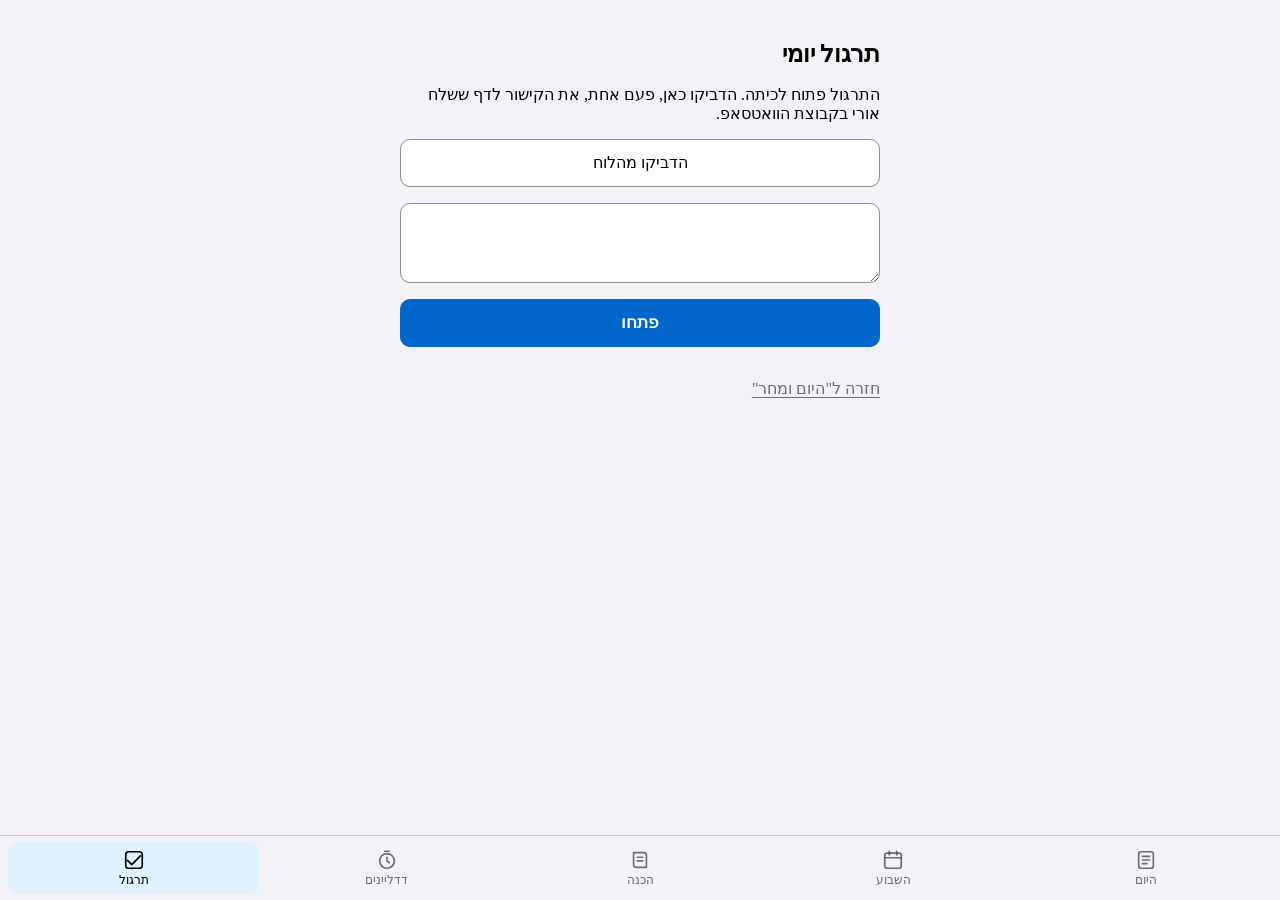
==== commit bc96cab4: "redesign: site-final live tile, split assets, new service worker (display browser)" ====
--- a/practice.html
+++ b/practice.html
@@ -6,34 +6,61 @@
 <title>תרגול יומי - צופן</title>
 <link rel="manifest" href="manifest.webmanifest">
 <link rel="apple-touch-icon" href="icon4-180.png">
-<meta name="theme-color" content="#101113">
+<meta name="theme-color" content="#F2F2F7" media="(prefers-color-scheme: light)">
+<meta name="theme-color" content="#000000" media="(prefers-color-scheme: dark)">
 <meta name="apple-mobile-web-app-capable" content="yes">
 <meta name="mobile-web-app-capable" content="yes">
 <meta name="apple-mobile-web-app-title" content="היום ומחר">
 <meta name="robots" content="noindex">
 <script>if (/[?&]embed=1/.test(location.search)) document.documentElement.classList.add("embed");</script>
-<style>@font-face{font-family:"Rubik";font-style:normal;font-weight:400 700;font-display:swap;src:url([data-uri]) format("woff2")}</style>
+<style>@font-face{font-family:"Tz Assistant";font-style:normal;font-weight:100 900;font-display:swap;src:url([data-uri]) format("woff2");unicode-range:U+0590-05FF,U+200C-2010,U+20AA,U+25CC,U+FB1D-FB4F}</style>
 <style>
-/* Daily 5 practice page. Concept: a marked-up answer sheet. Ink on paper, hairlines, one saffron mark for
+/* Daily 5 practice page. Concept: a marked-up answer sheet. Same tokens as the home page (kit/site): system blue for
    "your next step". Tokens are the Tzofen system in DESIGN.md. Sage = right, vermilion-soft = missed. */
 :root{
-  --paper:#f2f2ee; --surface:#fff; --surface2:#f7f7f4; --line:#e1e1db; --line2:#c6c6bf;
-  --ink:#17181a; --ink2:#45474c; --ink3:#5c5f64;
-  --mark:#f4b41a; --mark-hover:#e6a710; --on-mark:#17181a; --mark-soft:#fcefc7; --mark-ink:#7a4d00;
-  --hot:#b8261a; --hot-soft:#fdecea; --free:#3c6635; --free-soft:#e8f0e4;
-  --bar:#5c5f64; --bar-dim:#e4e4de; --scrim:rgba(23,22,18,.28);
-  --font:"Rubik",system-ui,-apple-system,"Segoe UI",Arial,sans-serif;
+  --paper:#F2F2F7; --surface:#FFFFFF; --surface2:#F2F2F7; --line:#C6C6C8; --line2:#8B8B90;
+  --ink:#000000; --ink2:rgba(60,60,67,.74); --ink3:rgba(60,60,67,.74);
+  --mark:#0066CC; --mark-hover:#0088FF; --on-mark:#FFFFFF; --mark-soft:#E0F1FF; --mark-ink:#0066CC;
+  --hot:#CB2D30; --hot-soft:#FFE7E8; --free:#207B37; --free-soft:#E7F8EB;
+  --bar:rgba(60,60,67,.74); --bar-dim:#C6C6C8; --scrim:rgba(0,0,0,.30);
+  color-scheme:light
+  --font:"Tz Assistant",-apple-system,BlinkMacSystemFont,system-ui,"Segoe UI",sans-serif;
   --ease:cubic-bezier(.16,1,.3,1);
 }
-@media (prefers-color-scheme:dark){:root:not([data-theme="light"]){
-  --paper:#101113; --surface:#1b1c1f; --surface2:#232428; --line:#2e3034; --line2:#46484d;
-  --ink:#f0f0ec; --ink2:#c2c3be; --ink3:#a2a49f; --mark-hover:#ffc433; --mark-soft:#3a2e10; --mark-ink:#f6c64e;
-  --hot:#ff8a7e; --hot-soft:#3a1a17; --free:#9cc791; --free-soft:#1d2a1b; --bar:#a2a49f; --bar-dim:#36383d; --scrim:rgba(0,0,0,.45);
+@media (prefers-color-scheme:dark){:root:not([data-theme="light"]):not([data-theme="paper"]):not([data-theme="dusk"]){
+  --paper:#000000; --surface:#1C1C1E; --surface2:#2C2C2E; --line:#38383A; --line2:#8E8E93;
+  --ink:#FFFFFF; --ink2:rgba(235,235,245,.6); --ink3:rgba(235,235,245,.6);
+  --mark:#0078D4; --mark-hover:#0091FF; --on-mark:#FFFFFF; --mark-soft:#192A39; --mark-ink:#39AAFF;
+  --hot:#FF7A7C; --hot-soft:#372123; --free:#30D158; --free-soft:#1E3225;
+  --bar:rgba(235,235,245,.6); --bar-dim:#38383A; --scrim:rgba(0,0,0,.55);
   color-scheme:dark}}
+:root[data-theme="light"]{
+  --paper:#F2F2F7; --surface:#FFFFFF; --surface2:#F2F2F7; --line:#C6C6C8; --line2:#8B8B90;
+  --ink:#000000; --ink2:rgba(60,60,67,.74); --ink3:rgba(60,60,67,.74);
+  --mark:#0066CC; --mark-hover:#0088FF; --on-mark:#FFFFFF; --mark-soft:#E0F1FF; --mark-ink:#0066CC;
+  --hot:#CB2D30; --hot-soft:#FFE7E8; --free:#207B37; --free-soft:#E7F8EB;
+  --bar:rgba(60,60,67,.74); --bar-dim:#C6C6C8; --scrim:rgba(0,0,0,.30);
+  color-scheme:light}
+:root[data-theme="paper"]{
+  --paper:#ECE8DF; --surface:#F7F4ED; --surface2:#E2DDD1; --line:#CFC8B8; --line2:#85806F;
+  --ink:#1D1B17; --ink2:rgba(44,38,26,.74); --ink3:rgba(44,38,26,.74);
+  --mark:#0066CC; --mark-hover:#0088FF; --on-mark:#FFFFFF; --mark-soft:#E7F0FA; --mark-ink:#0066CC;
+  --hot:#CB2D30; --hot-soft:#F7E0DC; --free:#207B37; --free-soft:#E1EEDC;
+  --bar:rgba(44,38,26,.74); --bar-dim:#CFC8B8; --scrim:rgba(0,0,0,.30);
+  color-scheme:light}
+:root[data-theme="dusk"]{
+  --paper:#1B1F27; --surface:#262B35; --surface2:#303641; --line:#3A414E; --line2:#8E8E93;
+  --ink:#F2F3F7; --ink2:rgba(226,229,240,.72); --ink3:rgba(226,229,240,.72);
+  --mark:#0078D4; --mark-hover:#0091FF; --on-mark:#FFFFFF; --mark-soft:#1F3248; --mark-ink:#39AAFF;
+  --hot:#FF7A7C; --hot-soft:#3A2528; --free:#30D158; --free-soft:#223428;
+  --bar:rgba(226,229,240,.72); --bar-dim:#3A414E; --scrim:rgba(8,10,16,.55);
+  color-scheme:dark}
 :root[data-theme="dark"]{
-  --paper:#101113; --surface:#1b1c1f; --surface2:#232428; --line:#2e3034; --line2:#46484d;
-  --ink:#f0f0ec; --ink2:#c2c3be; --ink3:#a2a49f; --mark-hover:#ffc433; --mark-soft:#3a2e10; --mark-ink:#f6c64e;
-  --hot:#ff8a7e; --hot-soft:#3a1a17; --free:#9cc791; --free-soft:#1d2a1b; --bar:#a2a49f; --bar-dim:#36383d; --scrim:rgba(0,0,0,.45);
+  --paper:#000000; --surface:#1C1C1E; --surface2:#2C2C2E; --line:#38383A; --line2:#8E8E93;
+  --ink:#FFFFFF; --ink2:rgba(235,235,245,.6); --ink3:rgba(235,235,245,.6);
+  --mark:#0078D4; --mark-hover:#0091FF; --on-mark:#FFFFFF; --mark-soft:#192A39; --mark-ink:#39AAFF;
+  --hot:#FF7A7C; --hot-soft:#372123; --free:#30D158; --free-soft:#1E3225;
+  --bar:rgba(235,235,245,.6); --bar-dim:#38383A; --scrim:rgba(0,0,0,.55);
   color-scheme:dark}
 *{box-sizing:border-box}
 html,body{min-height:100%}
@@ -339,7 +366,7 @@
   var VAPID_PUBLIC = "BJYIG31aSFaCLjsKoyf--dY0Ge0OQTeRcqwmn7S6y4Khx8ubKuNDjyKuid3OCKSrhyv7LpS3sUIESQhkZMY0hYw";
   var K = { key: "daily5-k", dev: "daily5-dev", hour: "daily5-hour", snooze: "d5n-snooze", prefs: "d5n-prefs", done: "d5n-done" };
   var SNOOZE_MS = 7 * 864e5;
-  var TYPES = [["practice", "תרגול יומי (אם עוד לא סיימתם)"], ["deadline", "מטלות ומועדי הגשה"], ["class", "שיעורים למחרת"]];
+  var TYPES = [["practice", "תרגול יומי (אם עוד לא סיימתם)"], ["deadline", "מטלות ותאריכי הגשה"], ["class", "שיעורים למחרת"], ["updates", "עדכונים: מטלות, מבחנים והקלטות חדשות, וקבצים חדשים בדרייב"]];
   var TZ = "Asia/Jerusalem";
   var TITLE = "תרגול יומי - 5 דקות";
 
@@ -357,7 +384,7 @@
   /* Reminders are off for everyone until a banner has landed from the live app and the sender runs by itself.
      Ori switches them on for his own device by opening practice with his personal link (daily5-rem = 1);
      flip REM_PUBLIC to true to switch them on for the whole class. */
-  var REM_PUBLIC = false;
+  var REM_PUBLIC = true;
   function enabled() { return REM_PUBLIC || store("daily5-rem") === "1"; }
   function formReady() { return FORM_URL.indexOf("https://") === 0 && FORM_FIELDS && FORM_FIELDS.id; }
   function unlocked() { return /^[A-Za-z0-9_-]{43}$/.test(store(K.key) || ""); }
@@ -453,11 +480,12 @@
   }
   function standalone() { return navigator.standalone === true || (window.matchMedia && matchMedia("(display-mode: standalone)").matches); }
   function canPush() { return "serviceWorker" in navigator && "PushManager" in window && "Notification" in window; }
-  /* unsupported | install (iPhone, not opened from the Home Screen) | denied | on (has saved prefs) | setup */
+  /* unsupported | ios (iPhone outside a standalone app: this page does not offer push there) | denied | on (has saved prefs) | setup */
   function state() {
     if (!enabled()) return "off";
     if (!formReady()) return "unsupported";
-    if (!canPush()) return isIos() && !standalone() ? "install" : "unsupported";
+    if (isIos() && !standalone()) return "ios";
+    if (!canPush()) return "unsupported";
     if (Notification.permission === "denied") return "denied";
     if (Notification.permission === "granted" && readPrefs()) return "on";
     return "setup";
@@ -509,23 +537,27 @@
 
   /* ---------- view ---------- */
   var mounted = [], uid = 0;
-  function el(tag, cls, text) { var e = document.createElement(tag); if (cls) e.className = cls; if (text != null) e.textContent = text; return e; }
+  function el(tag, cls, text) {
+    var e = document.createElement(tag); if (cls) e.className = cls; if (text != null) e.textContent = text;
+    if (cls === "d5n-t" && tag === "p") { e.setAttribute("role", "heading"); e.setAttribute("aria-level", "2"); }
+    return e;
+  }
   function btn(text, cls, fn) { var b = el("button", "d5n-b" + (cls ? " " + cls : ""), text); b.type = "button"; b.addEventListener("click", fn); return b; }
 
   var CSS = [
-    ".d5n{--n-ink:var(--ink,#17181a);--n-ink2:var(--ink-2,var(--ink2,#45474c));--n-ink3:var(--ink-3,var(--ink3,#5c5f64));",
-    "--n-surface:var(--surface,#fff);--n-surface2:var(--surface-2,var(--surface2,#f7f7f4));--n-line:var(--line,#e1e1db);--n-line2:var(--line-2,var(--line2,#c6c6bf));",
-    "--n-mark:var(--mark,#f4b41a);--n-markh:var(--mark-hover,#e6a710);--n-onmark:var(--on-mark,#17181a);--n-free:var(--free,#3c6635);--n-hot:var(--hot,#b8261a);",
+    ".d5n{--n-ink:var(--label,var(--ink,#17181a));--n-ink2:var(--label-2,var(--ink-2,var(--ink2,#45474c)));--n-ink3:var(--label-2,var(--ink-3,var(--ink3,#5c5f64)));",
+    "--n-surface:var(--bg-card,var(--surface,#fff));--n-surface2:var(--fill-3,var(--surface-2,var(--surface2,#f7f7f4)));--n-line:var(--sep,var(--line,#e1e1db));--n-line2:var(--fill-2,var(--line-2,var(--line2,#c6c6bf)));",
+    "--n-mark:var(--tint-fill,var(--mark,#f4b41a));--n-markh:var(--tint-fill,var(--mark-hover,#e6a710));--n-onmark:var(--on-tint-fill,var(--on-mark,#17181a));--n-free:var(--success,var(--free,#3c6635));--n-hot:var(--danger,var(--hot,#b8261a));",
     "color:var(--n-ink);font-family:inherit;min-width:0}",
     ".d5n[hidden]{display:none!important}.d5n[data-d5n]{grid-column:1/-1}",
-    ".d5n-card{display:flex;flex-direction:column;gap:12px;background:var(--n-surface);border:1px solid var(--n-line);border-radius:14px;padding:16px;box-shadow:0 1px 2px rgba(23,22,18,.05),0 8px 22px -16px rgba(23,22,18,.25)}",
+    ".d5n-card{display:flex;flex-direction:column;gap:12px;background:var(--n-surface);border-radius:var(--r-card,14px);padding:16px}",
     ".d5n-panel{display:flex;flex-direction:column;gap:12px}",
     ".d5n-t{margin:0;font-size:1.0625rem;font-weight:600;line-height:1.3}",
     ".d5n-p{margin:0;font-size:.9375rem;line-height:1.5;color:var(--n-ink2)}",
     ".d5n-row{display:flex;flex-wrap:wrap;gap:8px}",
-    ".d5n-b{min-height:44px;padding:0 16px;border-radius:10px;border:1px solid var(--n-line2);background:var(--n-surface);color:var(--n-ink);font-family:inherit;font-size:.9375rem;font-weight:500;line-height:1.2;cursor:pointer;text-decoration:none;display:inline-flex;align-items:center;justify-content:center;text-align:center;transition:transform .12s,background-color .12s}",
-    ".d5n-b:hover{background:var(--n-surface2)}.d5n-b:active{transform:scale(.98)}",
-    ".d5n-b.pri{background:var(--n-mark);border-color:var(--n-mark);color:var(--n-onmark)}.d5n-b.pri:hover{background:var(--n-markh)}",
+    ".d5n-b{min-height:44px;padding:0 16px;border-radius:var(--r-ctl,10px);border:1px solid var(--n-line2);background:var(--n-surface2);color:var(--n-ink);font-family:inherit;font-size:.9375rem;font-weight:500;line-height:1.2;cursor:pointer;text-decoration:none;display:inline-flex;align-items:center;justify-content:center;text-align:center;transition:transform .12s,background-color .12s}",
+    "@media (hover:hover){.d5n-b:hover{background:var(--n-surface2)}}",
+    ".d5n-b.pri{background:var(--n-mark);border-color:var(--n-mark);color:var(--n-onmark)}@media (hover:hover){.d5n-b.pri:hover{background:var(--n-markh)}}",
     ".d5n-b[disabled]{opacity:.55;cursor:default}",
     ".d5n-link{background:none;border:0;padding:0 2px;min-height:44px;color:var(--n-ink2);text-decoration:underline;text-underline-offset:3px;font:inherit;font-size:.875rem;cursor:pointer;align-self:flex-start}",
     ".d5n-lbl{font-size:.8125rem;font-weight:500;color:var(--n-ink3)}",
@@ -533,16 +565,16 @@
     ".d5n fieldset{margin:0;padding:0;border:0;display:flex;flex-direction:column;gap:6px;min-width:0}.d5n legend{padding:0;margin-bottom:6px}",
     ".d5n-chk-list{border:1px solid var(--n-line2);border-radius:10px;overflow:hidden;background:var(--n-surface)}",
     ".d5n-chk{display:flex;align-items:center;gap:12px;min-height:48px;padding:6px 14px;cursor:pointer;font-size:1rem}.d5n-chk+.d5n-chk{border-top:1px solid var(--n-line)}",
-    ".d5n-chk input{width:22px;height:22px;flex:none;margin:0;accent-color:var(--n-ink)}",
+    ".d5n-chk input{width:22px;height:22px;flex:none;margin:0;accent-color:var(--tint-fill,var(--n-ink))}",
     ".d5n-msg{margin:0;font-size:.875rem;line-height:1.4;min-height:1.4em;color:var(--n-ink2)}.d5n-msg:empty{display:none}.d5n-msg.ok{color:var(--n-free)}.d5n-msg.bad{color:var(--n-hot)}",
     ".d5n-cal{display:flex;flex-direction:column;gap:8px;border-top:1px solid var(--n-line);padding-top:12px}",
     ".d5n :focus-visible{outline:2px solid var(--n-ink);outline-offset:2px}",
-    "dialog.d5n-dlg{border:0;padding:0;margin:auto 0 0;width:100%;max-width:100%;max-height:92vh;max-height:92dvh;overflow:auto;background:var(--n-surface,#fff);color:var(--n-ink,#17181a);border-radius:22px 22px 0 0;box-sizing:border-box}",
-    "dialog.d5n-dlg::backdrop{background:rgba(23,22,18,.28)}",
-    "@media (min-width:600px){dialog.d5n-dlg{margin:auto;width:440px;border-radius:22px}}",
+    "dialog.d5n-dlg{border:0;padding:0;margin:auto 0 0;width:100%;max-width:100%;max-height:92vh;max-height:92dvh;overflow:auto;background:var(--n-surface,#fff);color:var(--n-ink,#17181a);border-radius:var(--r-sheet,22px) var(--r-sheet,22px) 0 0;box-sizing:border-box}",
+    "dialog.d5n-dlg::backdrop{background:var(--scrim,rgba(23,22,18,.28))}",
+    "@media (min-width:600px){dialog.d5n-dlg{margin:auto;width:440px;border-radius:var(--r-sheet,22px)}}",
     ".d5n-dh{display:flex;align-items:center;justify-content:space-between;gap:8px;padding:12px 16px 4px}.d5n-dh .d5n-t{font-size:1.25rem}",
     ".d5n-db{padding:8px 16px calc(20px + env(safe-area-inset-bottom,0px))}",
-    ".d5n-x{width:44px;height:44px;border:0;background:none;color:var(--n-ink2);border-radius:10px;font-size:1.5rem;line-height:1;cursor:pointer}",
+    ".d5n-x{width:44px;height:44px;border:0;background:none;color:var(--n-ink2);border-radius:10px;cursor:pointer;display:grid;place-items:center}.d5n-x svg{width:22px;height:22px;fill:currentColor}",
     "@media (prefers-reduced-motion:reduce){.d5n-b{transition:none}}"
   ].join("");
 
@@ -557,7 +589,7 @@
   function calendarBlock(getHour, ownSelect) {
     var wrap = el("div", "d5n-cal"), sel = null, g;
     wrap.appendChild(el("p", "d5n-lbl", "הוספה ליומן"));
-    wrap.appendChild(el("p", "d5n-p", "אירוע יומי של 5 דקות, אפשר גם בלי התראות מהאפליקציה."));
+    wrap.appendChild(el("p", "d5n-p", "אירוע יומי של 5 דקות, אפשר גם בלי התראות מהדף."));
     if (ownSelect) {
       var l = el("label", "d5n-lbl", "באיזו שעה?"); sel = hourSelect(savedHour(), upd); l.htmlFor = sel.id;
       wrap.appendChild(l); wrap.appendChild(sel); getHour = function () { return +sel.value; };
@@ -580,7 +612,7 @@
     var msg = el("p", "d5n-msg"); msg.setAttribute("role", "status"); msg.setAttribute("aria-live", "polite");
     var cal = null;
     if (on) {
-      wrap.appendChild(el("p", "d5n-p", p.t.length ? "התזכורות פועלות, כל יום ב-" + hh(p.h) + "." : "התזכורות כבויות."));
+      wrap.appendChild(el("p", "d5n-p", p.t.length ? "ההתראות פועלות, כל יום ב-" + hh(p.h) + "." : "ההתראות כבויות."));
     }
     var lh = el("label", "d5n-lbl", "באיזו שעה?"), sel = hourSelect(savedHour(), function () { if (cal) cal._upd(); });
     lh.htmlFor = sel.id; wrap.appendChild(lh); wrap.appendChild(sel);
@@ -592,16 +624,16 @@
     });
     fs.appendChild(list); wrap.appendChild(fs);
     function say(t, k) { msg.textContent = t || ""; msg.className = "d5n-msg" + (k ? " " + k : ""); }
-    var go = btn(on ? "שמירה" : "הפעלת תזכורות", "pri", function () {
+    var go = btn(on ? "שמירה" : "הפעלת התראות", "pri", function () {
       var types = boxes.filter(function (b) { return b.checked; }).map(function (b) { return b.value; }), hour = +sel.value;
-      if (!types.length) { say("בחרו לפחות סוג אחד של תזכורת.", "bad"); return; }
+      if (!types.length) { say("בחרו לפחות סוג אחד של התראה.", "bad"); return; }
       go.disabled = true; say("רגע...");
       enable(hour, types).then(function () {
-        m.ui.msg = ["סגור. התזכורות יגיעו בשעה " + hh(hour) + ".", "ok"]; m.ui.phase = "done"; refresh();
+        m.ui.msg = ["נשמר. ההתראות יגיעו בשעה " + hh(hour) + ".", "ok"]; m.ui.phase = "done"; refresh();
       }).catch(function (e) {
         var perm = e && e.message === "perm";
         if (perm && state() === "denied") { refresh(); return; }
-        say(perm ? "בלי הרשאה אי אפשר לשלוח תזכורות. אפשר לנסות שוב." : "משהו השתבש. נסו שוב בעוד רגע.", "bad");
+        say(perm ? "בלי הרשאה אי אפשר לשלוח התראות. אפשר לנסות שוב." : "משהו השתבש. נסו שוב בעוד רגע.", "bad");
         go.disabled = false;
       });
     });
@@ -609,10 +641,10 @@
     if (m.kind === "card") row.appendChild(btn("לא עכשיו", "", function () { snooze(m); }));
     wrap.appendChild(row);
     if (on && p.t.length) {
-      var off = el("button", "d5n-link", "כיבוי התזכורות"); off.type = "button";
+      var off = el("button", "d5n-link", "כיבוי ההתראות"); off.type = "button";
       off.addEventListener("click", function () {
         off.disabled = true; say("רגע...");
-        disable().then(function () { m.ui.msg = ["התזכורות כבויות.", "ok"]; refresh(); }).catch(function () { say("משהו השתבש. נסו שוב בעוד רגע.", "bad"); off.disabled = false; });
+        disable().then(function () { m.ui.msg = ["ההתראות כבויות.", "ok"]; refresh(); }).catch(function () { say("משהו השתבש. נסו שוב בעוד רגע.", "bad"); off.disabled = false; });
       });
       wrap.appendChild(off);
     }
@@ -629,34 +661,37 @@
     if (st === "off") { host.textContent = ""; host.hidden = true; return; }
     host.textContent = ""; host.classList.add("d5n"); host.setAttribute("dir", "rtl"); host.setAttribute("lang", "he");
     if (m.kind === "card") {
-      var show = ui.phase !== "closed" && (ui.phase === "done" || ui.phase === "form" || (!snoozed() && (st === "setup" || st === "install" || st === "denied")));
+      var show = ui.phase !== "closed" && (ui.phase === "done" || ui.phase === "form" || (!snoozed() && (st === "setup" || st === "denied")));
       if (!show) { host.hidden = true; return; }
     }
     host.hidden = false;
     if (m.kind === "panel") box = host; else { box = el("div", "d5n-card"); host.appendChild(box); }
 
     if (m.kind === "card" && ui.phase === "done") {
-      box.appendChild(el("p", "d5n-t", "תזכורות"));
-      var mm = el("p", "d5n-msg ok", ui.msg ? ui.msg[0] : "סגור."); mm.setAttribute("role", "status"); box.appendChild(mm);
-      box.appendChild(el("p", "d5n-p", "אפשר לשנות או לכבות בכל רגע בכפתור \"תזכורות\" בתחתית העמוד."));
+      box.appendChild(el("p", "d5n-t", "התראות"));
+      var mm = el("p", "d5n-msg ok", ui.msg ? ui.msg[0] : "נשמר."); mm.setAttribute("role", "status"); box.appendChild(mm);
+      box.appendChild(el("p", "d5n-p", "אפשר לשנות או לכבות בכל רגע: עוד > התראות."));
       box.appendChild(btn("סגירה", "", function () { ui.phase = "closed"; ui.msg = null; refresh(); }));
-      /* once it is set up the card steps aside by itself; the "תזכורות" button at the bottom keeps the settings */
+      /* once it is set up the card steps aside by itself; the "התראות" button at the bottom keeps the settings */
       if (!ui.timer) ui.timer = setTimeout(function () { ui.timer = null; if (ui.phase === "done") { ui.phase = "closed"; ui.msg = null; refresh(); } }, 8000);
       return;
     }
-    if (m.kind === "section") box.appendChild(el("p", "d5n-t", "תזכורת יומית"));
+    if (m.kind === "section") box.appendChild(el("p", "d5n-t", "התראה יומית"));
     if (m.kind === "section" && st === "setup") box.appendChild(el("p", "d5n-p", "הודעה קצרה בשעה שתבחרו, ורק אם עוד לא סיימתם."));
 
     if (m.kind === "card" && ui.phase !== "form") {
-      box.appendChild(el("p", "d5n-t", st === "denied" ? "ההתראות חסומות" : "רוצים תזכורות?"));
-      if (st === "install") {
-        box.appendChild(el("p", "d5n-p", "תזכורות עובדות רק מהאפליקציה שעל מסך הבית. בספארי: שיתוף, הוספה למסך הבית, ופותחים אותה משם."));
-        box.appendChild(btn("הבנתי", "", function () { snooze(m); }));
-      } else if (st === "denied") {
-        box.appendChild(el("p", "d5n-p", "ההתראות חסומות לאפליקציה הזו. כדי להפעיל: הגדרות הטלפון, התראות, היום ומחר, ולאפשר התראות. אחר כך חוזרים לכאן."));
-        box.appendChild(btn("הבנתי", "", function () { snooze(m); }));
-      } else {
-        box.appendChild(el("p", "d5n-p", "הודעה קצרה פעם ביום, בשעה שתבחרו. אפשר לשנות או לכבות בכל רגע."));
+      if (st === "denied") {
+        /* the full explanation lives in More, Reminders; on Today only a short line that can be dismissed */
+        box.classList.add("d5n-slim");
+        box.appendChild(el("p", "d5n-p", "ההתראות חסומות. להפעלה: עוד > התראות"));
+        var srow = el("div", "d5n-row");
+        srow.appendChild(btn("סגירה", "", function () { snooze(m); }));
+        box.appendChild(srow);
+        return;
+      }
+      box.appendChild(el("p", "d5n-t", "חדש: התראות"));
+      {
+        box.appendChild(el("p", "d5n-p", "הודעה כשנוסף תאריך, מטלה, הקלטה או קובץ חדש בדרייב, והתראה ערב לפני שיעורים ודדליינים. אפשר לכבות בכל רגע."));
         var row = el("div", "d5n-row");
         var yes = btn("כן", "pri", function () { ui.phase = "form"; ui.focus = true; refresh(); });
         row.appendChild(yes); row.appendChild(btn("לא עכשיו", "", function () { snooze(m); }));
@@ -664,16 +699,19 @@
       }
       return;
     }
-    if (m.kind === "card") box.appendChild(el("p", "d5n-t", "תזכורות"));
+    if (m.kind === "card") box.appendChild(el("p", "d5n-t", "התראות"));
 
     if (st === "unsupported") {
-      box.appendChild(el("p", "d5n-p", "הדפדפן הזה לא תומך בתזכורות. אפשר להוסיף אירוע יומי ליומן."));
+      box.appendChild(el("p", "d5n-p", "הדפדפן הזה לא תומך בהתראות. אפשר להוסיף אירוע יומי ליומן."));
       if (unlocked()) box.appendChild(calendarBlock(null, true));
-    } else if (st === "install") {
-      box.appendChild(el("p", "d5n-p", "תזכורות עובדות רק מהאפליקציה שעל מסך הבית. בספארי: שיתוף, הוספה למסך הבית, ופותחים אותה משם."));
+    } else if (st === "ios") {
+      /* honest about what this page does: no push on iPhone here, so no toggle and no promise */
+      box.appendChild(el("p", "d5n-p", m.kind === "section"
+        ? "באייפון אין התראות מהדף. אפשר להוסיף אירוע יומי ליומן."
+        : "באייפון אין התראות מהדף. אפשר לקבל תזכורות ביומן: עוד > הוספת השיעורים ליומן."));
       if (unlocked()) box.appendChild(calendarBlock(null, true));
     } else if (st === "denied") {
-      box.appendChild(el("p", "d5n-p", "ההתראות חסומות לאפליקציה הזו. כדי להפעיל: הגדרות הטלפון, התראות, היום ומחר, ולאפשר התראות. אחר כך חוזרים לכאן."));
+      box.appendChild(el("p", "d5n-p", "ההתראות חסומות לדף הזה. כדי להפעיל: הגדרות הטלפון, התראות, היום ומחר, ולאפשר התראות. אחר כך חוזרים לכאן."));
       if (unlocked()) box.appendChild(calendarBlock(null, true));
     } else {
       box.appendChild(formBlock(m, st));
@@ -694,22 +732,29 @@
     refresh();
   }
 
-  /* the footer button (home page): reopens the same panel in a dialog, whatever the card state is */
+  /* the More sheet row (home page): reopens the same panel in a dialog, whatever the card state is */
   function footerButton() {
-    var acts = document.querySelector(".foot .acts");
-    if (!acts || document.getElementById("foot-notify") || !document.querySelector("[data-d5n=card]")) return;
+    var slot = document.getElementById("more-d5n-li");
+    if (!slot || !document.querySelector("[data-d5n=card]")) return;
     var st = state();
+    var line = st === "denied" ? "חסום בהגדרות הטלפון" : st === "ios" ? "לא זמין באייפון, אפשר ליומן" : st === "on" ? "פועל" : "התראות על שיעורים והגשות";
+    var have = document.getElementById("foot-notify");
+    if (have) { var hs = have.querySelector(".more-sub"); if (hs) hs.textContent = line; return; }
     if (st === "off") return;
     if (st === "unsupported" && !unlocked()) return;
-    var b = el("button", "btn", "תזכורות"); b.type = "button"; b.id = "foot-notify";
-    b.addEventListener("click", openPanel);
-    var help = document.getElementById("foot-help");
-    acts.insertBefore(b, help || acts.firstChild);
+    var b = el("button", "more-row"), s = el("span", "", "התראות"), sub = el("small", "more-sub", line);
+    b.type = "button"; b.id = "foot-notify"; s.appendChild(sub); b.appendChild(s);
+    var go = document.createElementNS("http://www.w3.org/2000/svg", "svg"), use = document.createElementNS("http://www.w3.org/2000/svg", "use");
+    go.setAttribute("class", "i go flip"); go.setAttribute("aria-hidden", "true"); go.setAttribute("focusable", "false");
+    use.setAttribute("href", "#i-caret-right"); go.appendChild(use); b.appendChild(go);
+    b.addEventListener("click", function () { var md = document.getElementById("more"); if (md && md.open) md.close(); openPanel(); });
+    slot.appendChild(b); slot.hidden = false;
   }
   function openPanel() {
-    var dlg = el("dialog", "d5n d5n-dlg"), head = el("div", "d5n-dh"), body = el("div", "d5n-db"), t = el("h2", "d5n-t", "תזכורות");
+    var dlg = el("dialog", "d5n d5n-dlg"), head = el("div", "d5n-dh"), body = el("div", "d5n-db"), t = el("h2", "d5n-t", "התראות");
     dlg.setAttribute("aria-labelledby", "d5n-dlg-t"); t.id = "d5n-dlg-t"; t.tabIndex = -1; dlg.setAttribute("dir", "rtl"); dlg.setAttribute("lang", "he");
-    var x = el("button", "d5n-x", "\u00d7"); x.type = "button"; x.setAttribute("aria-label", "סגירה");
+    var x = el("button", "d5n-x"); x.type = "button"; x.setAttribute("aria-label", "סגירה");
+    x.innerHTML = '<svg viewBox="0 0 256 256" aria-hidden="true" focusable="false"><path d="M205.66,194.34a8,8,0,0,1-11.32,11.32L128,139.31,61.66,205.66a8,8,0,0,1-11.32-11.32L116.69,128,50.34,61.66A8,8,0,0,1,61.66,50.34L128,116.69l66.34-66.35a8,8,0,0,1,11.32,11.32L139.31,128Z"/></svg>';
     head.appendChild(t); head.appendChild(x); dlg.appendChild(head); dlg.appendChild(body); document.body.appendChild(dlg);
     var m = { host: body, kind: "panel", ui: { phase: "ask" } }; body.classList.add("d5n-panel"); mounted.push(m); render(m);
     x.addEventListener("click", function () { dlg.close ? dlg.close() : dlg.removeAttribute("open"); });
@@ -732,6 +777,7 @@
     if (document.readyState === "loading") document.addEventListener("DOMContentLoaded", init); else init();
   }
 })();
+
 
 (function(){
 "use strict";
@@ -843,18 +889,9 @@
 S = load() || fresh();
 function today(){return addDays(parse(S.base),S.offset)}
 
-/* long definitions are shown by their first sentence; the full text stays in the explanation */
-function short(t,max){
-  max = max||100;
-  var m = t.match(/^(.{18,}?[.:;])\s/), s = m ? m[1] : t, cut = s.length < t.length;
-  if(s.length>max){ s = s.slice(0,max); var i = s.lastIndexOf(" "); if(i>40) s = s.slice(0,i); cut = true }
-  return cut ? s.replace(/[.:;,\s]+$/,"")+"…" : t;
-}
-function shorts(list,max){
-  var sh = list.map(function(t){return short(t,max)}), u = {};
-  sh.forEach(function(x){u[x]=1});
-  return Object.keys(u).length===list.length ? sh : list;
-}
+/* Text the student has to read to answer is never shortened: a cut claim ("...") cannot be judged. */
+function short(t){ return t }
+function shorts(list){ return list }
 
 function streak(){
   var cur = today(), n = 0, rest = {};
@@ -973,10 +1010,12 @@
   /* exam-style multiple choice ("mcq"): never the first card, at most 2 a session (slots 2 and 4); slot 2 only for one that is due */
   var mc = CARDS.filter(function(c){return c.type==="mcq"}).sort(sortP);
   function takeMc(dueOnly){ for(var i=0;i<mc.length;i++){ if(!used[mc[i].id] && (!dueOnly || prio(mc[i])===0)){ used[mc[i].id]=1; return mc[i] } } return null }
-  var out = [take(tf) || takeRecog()];                       // easiest card first
+  var first = take(tf) || take(seenRec), newUsed = false;    // easiest card first: a flip card, never a drag-match
+  if(!first){ first = take(newRec); newUsed = !!first }
+  var out = [first || takeRecog()];
   out.push(takeMc(true) || takeRecog());
-  var r1 = take(seenRec), newUsed = false;
-  if(!r1){ r1 = take(newRec); newUsed = !!r1 }
+  var r1 = take(seenRec);
+  if(!r1 && !newUsed){ r1 = take(newRec); newUsed = !!r1 }
   out.push(r1);
   out.push(takeMc(false) || takeRecog() || take(tf));
   var r2 = take(seenRec);
@@ -1094,7 +1133,7 @@
     }
   } else if(c.type==="true_false"){
     card.appendChild(el("p","q", c.prompt));
-    card.appendChild(el("p","claim", short(c.claim,150)));
+    card.appendChild(el("p","claim", c.claim));
     var o2 = el("div","opts tf");
     c.options.forEach(function(t){
       var b = el("button","opt"); b.type="button"; b.dataset.full = t;
@@ -1207,6 +1246,7 @@
   if(run.hinted) return;
   run.hinted = true; hb.disabled = true; hb.textContent = "נעזרתם ברמז";
   var words = c.answer.split(/\s+/).slice(0,3).join(" ");
+  if(words.split("(").length > words.split(")").length) words = words.slice(0, words.lastIndexOf("(")).trim();   // never cut inside a bracket: "פנים (מי…"
   var box = el("div","hintbox", words+"…"); card.insertBefore(box, card.lastChild);
 }
 function sound(good){
@@ -1312,6 +1352,7 @@
 function revealRecall(c, card){
   var dock = $("#dock"); dock.textContent = "";
   var hint = card.querySelector(".src"); if(hint && hint.textContent.indexOf("חשבו")===0) hint.remove();
+  var hb = card.querySelector(".hintbox"); if(hb) hb.remove();   // the full answer replaces the hint
   var r = el("div","reveal", c.answer); card.insertBefore(r, card.lastChild);
   var e = c.explain, extra = [];
   if(e.example) extra.push(["דוגמה",e.example]); if(e.link) extra.push(["הקשר לקורס",e.link]);
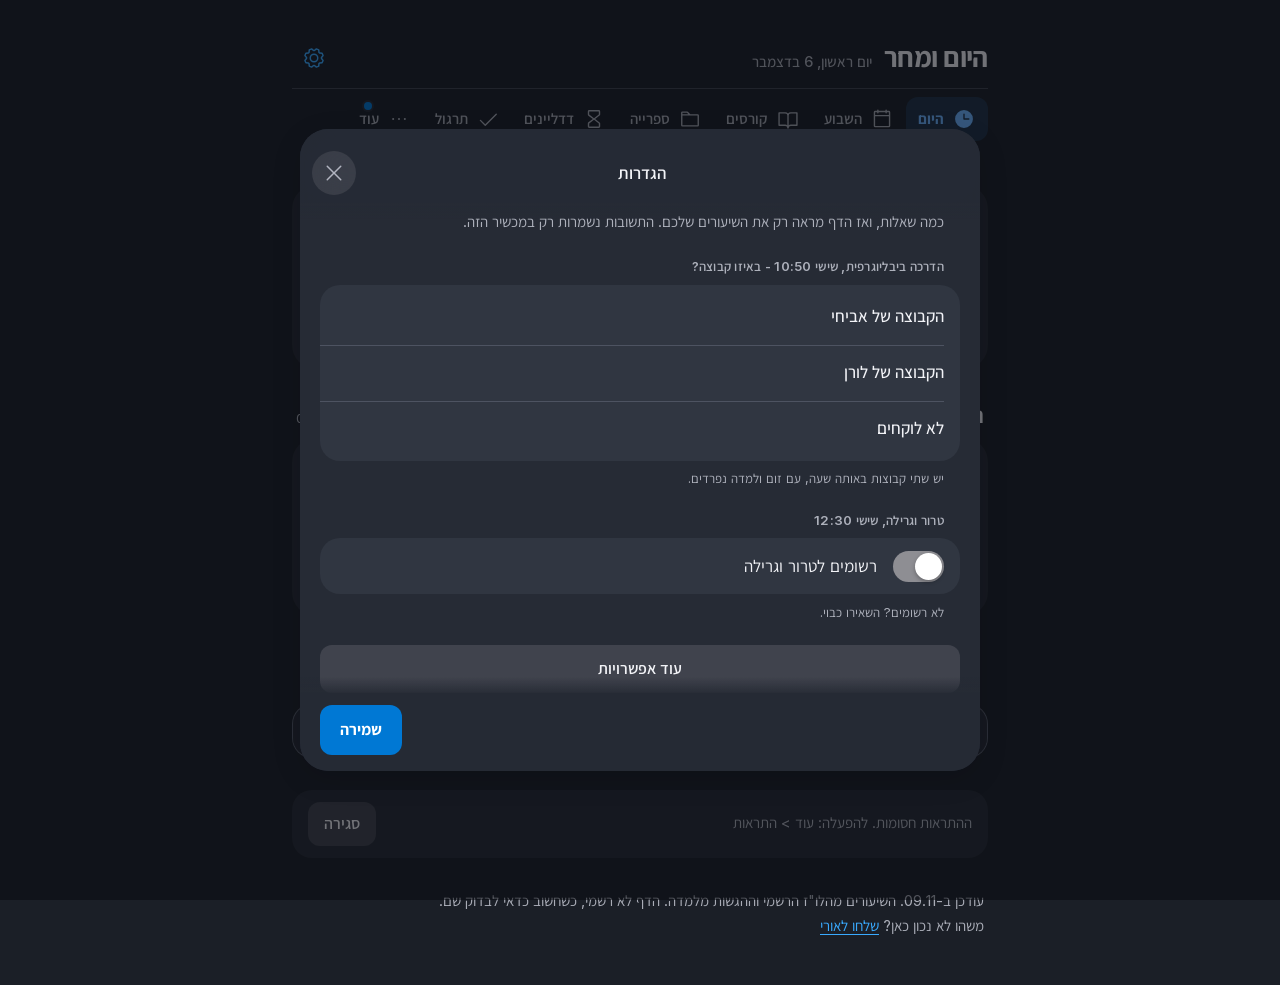
==== commit 373f1b5a: "practice page: any direct open goes to home page" ====
--- a/practice.html
+++ b/practice.html
@@ -12,7 +12,9 @@
 <meta name="mobile-web-app-capable" content="yes">
 <meta name="apple-mobile-web-app-title" content="היום ומחר">
 <meta name="robots" content="noindex">
-<script>if (/[?&]embed=1/.test(location.search)) document.documentElement.classList.add("embed");</script>
+<script>if (/[?&]embed=1/.test(location.search)) document.documentElement.classList.add("embed");
+/* the quiz lives inside the home page; a bookmark or home-screen icon that opens it alone goes home */
+try { if (window.top === window && !/[?&]direct=1/.test(location.search)) location.replace("./"); } catch (e) {}</script>
 <style>@font-face{font-family:"Tz Assistant";font-style:normal;font-weight:100 900;font-display:swap;src:url([data-uri]) format("woff2");unicode-range:U+0590-05FF,U+200C-2010,U+20AA,U+25CC,U+FB1D-FB4F}</style>
 <style>
 /* Daily 5 practice page. Concept: a marked-up answer sheet. Same tokens as the home page (kit/site): system blue for
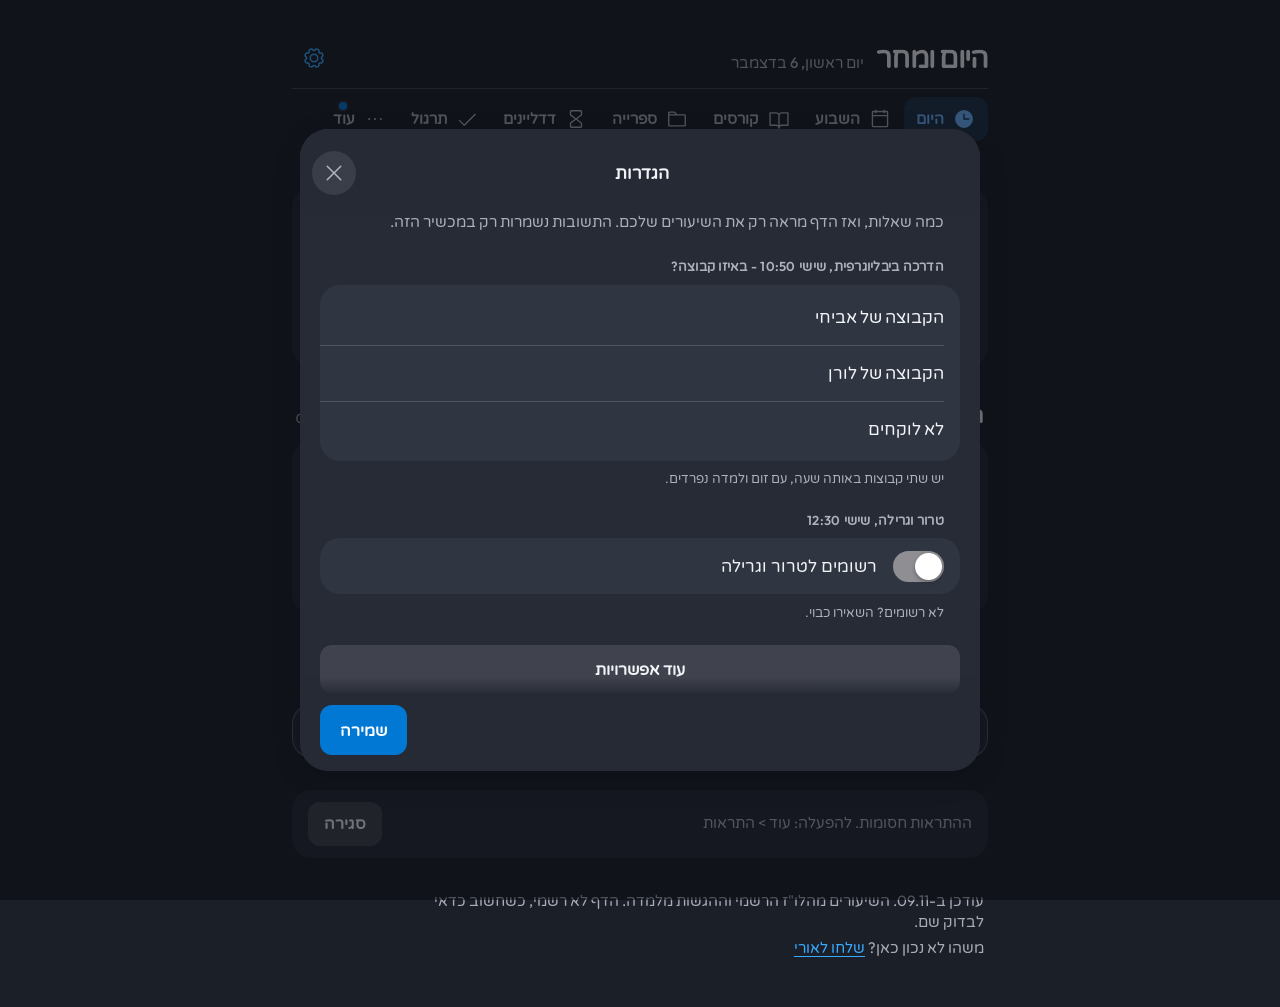
==== commit 2662dd71: "fonts: Varela Round (Hebrew) + Outfit (English, digits)" ====
--- a/practice.html
+++ b/practice.html
@@ -15,7 +15,7 @@
 <script>if (/[?&]embed=1/.test(location.search)) document.documentElement.classList.add("embed");
 /* the quiz lives inside the home page; a bookmark or home-screen icon that opens it alone goes home */
 try { if (window.top === window && !/[?&]direct=1/.test(location.search)) location.replace("./"); } catch (e) {}</script>
-<style>@font-face{font-family:"Tz Assistant";font-style:normal;font-weight:100 900;font-display:swap;src:url([data-uri]) format("woff2");unicode-range:U+0590-05FF,U+200C-2010,U+20AA,U+25CC,U+FB1D-FB4F}</style>
+<style>@font-face{font-family:"Tz Varela";font-style:normal;font-weight:400;font-display:swap;src:url([data-uri]) format("woff2");unicode-range:U+0590-05FF,U+200C-2010,U+20AA,U+25CC,U+FB1D-FB4F}@font-face{font-family:"Tz Outfit";font-style:normal;font-weight:100 900;font-display:swap;src:url([data-uri]) format("woff2");unicode-range:U+0000-00FF,U+0131,U+0152-0153,U+02BB-02BC,U+02C6,U+02DA,U+02DC,U+0304,U+0308,U+0329,U+2000-206F,U+20AC,U+2122,U+2191,U+2193,U+2212,U+2215,U+FEFF,U+FFFD}</style>
 <style>
 /* Daily 5 practice page. Concept: a marked-up answer sheet. Same tokens as the home page (kit/site): system blue for
    "your next step". Tokens are the Tzofen system in DESIGN.md. Sage = right, vermilion-soft = missed. */
@@ -26,7 +26,7 @@
   --hot:#CB2D30; --hot-soft:#FFE7E8; --free:#207B37; --free-soft:#E7F8EB;
   --bar:rgba(60,60,67,.74); --bar-dim:#C6C6C8; --scrim:rgba(0,0,0,.30);
   color-scheme:light
-  --font:"Tz Assistant",-apple-system,BlinkMacSystemFont,system-ui,"Segoe UI",sans-serif;
+  --font:"Tz Varela","Tz Outfit",-apple-system,BlinkMacSystemFont,system-ui,"Segoe UI",sans-serif;
   --ease:cubic-bezier(.16,1,.3,1);
 }
 @media (prefers-color-scheme:dark){:root:not([data-theme="light"]):not([data-theme="paper"]):not([data-theme="dusk"]){
